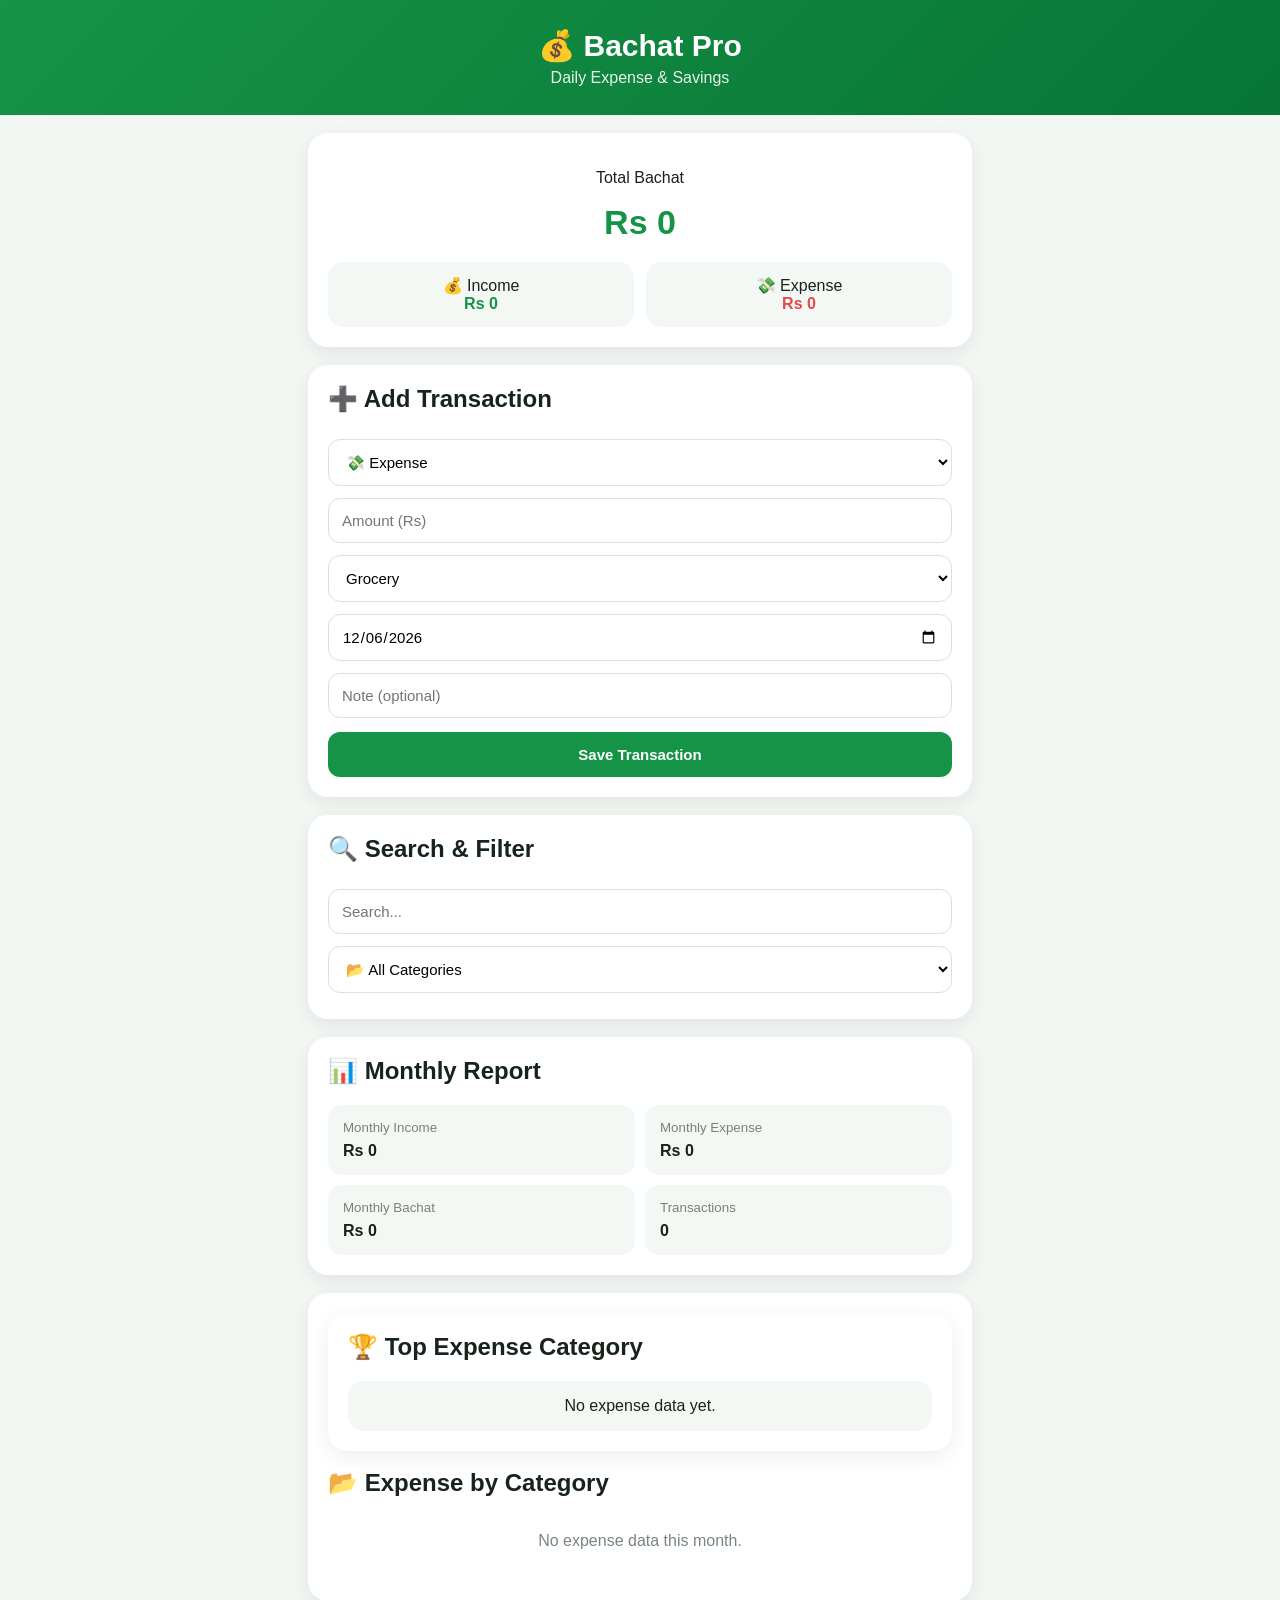
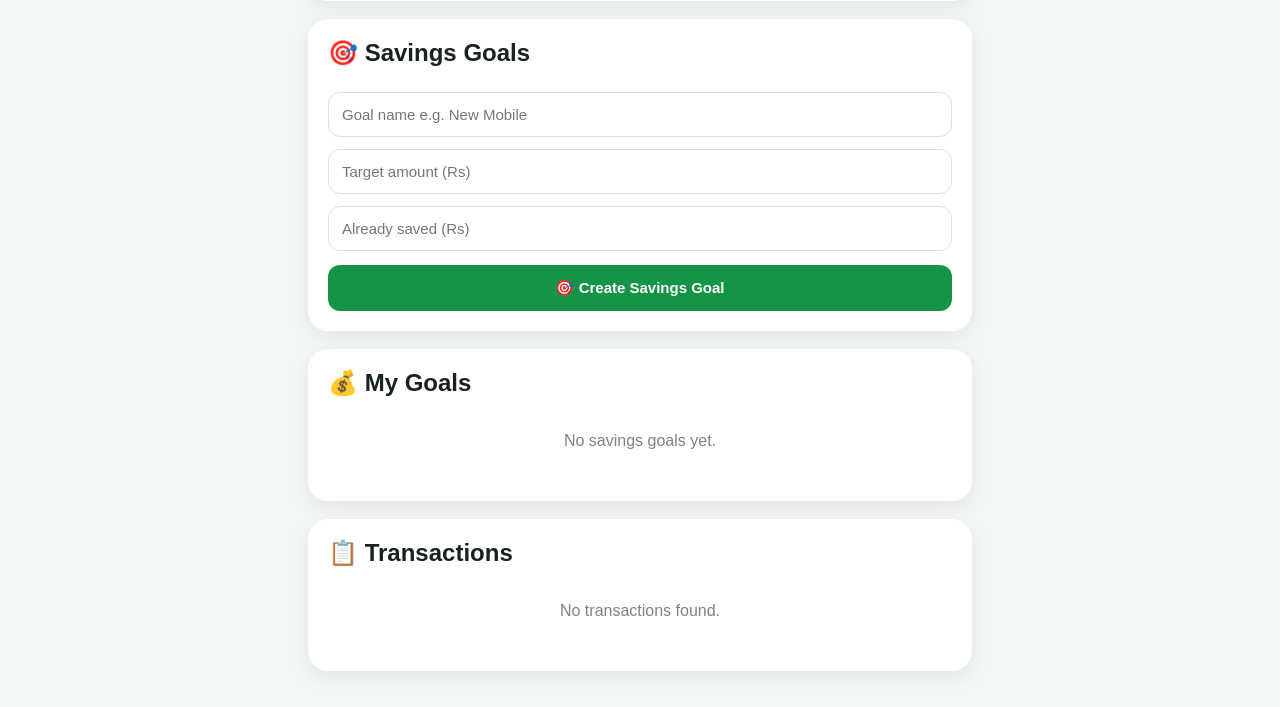
==== index.html @ 0ac2ecbe "Add top expense category section in index.html Added section for displaying top expense category." ====
<!DOCTYPE html>
<html lang="en">
<head>
<meta charset="UTF-8">
<meta name="viewport" content="width=device-width, initial-scale=1.0">
<meta name="theme-color" content="#159447">
<title>Bachat Pro</title>

<style>
*{
  box-sizing:border-box;
  font-family:Arial,sans-serif;
}

body{
  margin:0;
  background:#f3f7f4;
  color:#17231b;
}

header{
  background:linear-gradient(135deg,#159447,#087535);
  color:white;
  padding:28px 20px;
  text-align:center;
}

header h1{
  margin:0 0 6px;
  font-size:30px;
}

header p{
  margin:0;
  opacity:.9;
}

main{
  max-width:700px;
  margin:auto;
  padding:18px;
}

.card{
  background:white;
  border-radius:20px;
  padding:20px;
  margin-bottom:18px;
  box-shadow:0 6px 20px rgba(0,0,0,.07);
}

.balance{
  text-align:center;
}

.balance h2{
  font-size:34px;
  color:#159447;
  margin:10px 0 20px;
}

.summary{
  display:grid;
  grid-template-columns:1fr 1fr;
  gap:12px;
}

.summary div{
  background:#f3f8f4;
  padding:14px;
  border-radius:15px;
}

.income{
  color:#159447;
}

.expense{
  color:#e5484d;
}

h2{
  margin-top:0;
}

input,select{
  width:100%;
  padding:13px;
  margin:6px 0;
  border:1px solid #d9e3dc;
  border-radius:12px;
  font-size:15px;
  background:white;
}

button{
  width:100%;
  border:0;
  padding:14px;
  margin-top:8px;
  border-radius:12px;
  background:#159447;
  color:white;
  font-size:15px;
  font-weight:bold;
  cursor:pointer;
}

button:active{
  transform:scale(.98);
}

.secondary{
  background:#777;
}

.danger{
  background:#e5484d;
}

.blue{
  background:#2878d4;
}

.goal{
  border:1px solid #dfe9e2;
  border-radius:16px;
  padding:15px;
  margin-top:12px;
}

.goal-top{
  display:flex;
  justify-content:space-between;
  font-weight:bold;
}

.progress-bg{
  height:11px;
  background:#e5eee8;
  border-radius:20px;
  overflow:hidden;
  margin:12px 0;
}

.progress{
  height:100%;
  background:#159447;
}

.goal-buttons{
  display:flex;
  gap:8px;
}

.goal-buttons button{
  flex:1;
}

.transaction{
  display:flex;
  justify-content:space-between;
  align-items:center;
  gap:10px;
  padding:14px 0;
  border-bottom:1px solid #e8eee9;
}

.transaction:last-child{
  border-bottom:0;
}

.transaction small{
  display:block;
  color:#77827b;
  margin-top:4px;
}

.transaction-actions{
  display:flex;
  gap:5px;
}

.transaction-actions button{
  width:auto;
  padding:8px 11px;
  margin:0;
}

.report-grid{
  display:grid;
  grid-template-columns:1fr 1fr;
  gap:10px;
}

.report-box{
  background:#f3f8f4;
  padding:15px;
  border-radius:14px;
}

.report-box small{
  display:block;
  color:#77827b;
  margin-bottom:7px;
}

.category-row{
  display:flex;
  justify-content:space-between;
  padding:11px 0;
  border-bottom:1px solid #e8eee9;
}

.empty{
  text-align:center;
  color:#7b857f;
  padding:15px;
}

@media(max-width:450px){
  main{
    padding:12px;
  }
}
</style>
</head>

<body>

<header>
  <h1>💰 Bachat Pro</h1>
  <p>Daily Expense & Savings</p>
</header>

<main>

<!-- ==============================
     BALANCE
============================== -->

<section class="card balance">

  <p>Total Bachat</p>

  <h2 id="balance">Rs 0</h2>

  <div class="summary">

    <div>
      💰 Income
      <br>
      <strong class="income" id="income">Rs 0</strong>
    </div>

    <div>
      💸 Expense
      <br>
      <strong class="expense" id="expense">Rs 0</strong>
    </div>

  </div>

</section>


<!-- ==============================
     ADD TRANSACTION
============================== -->

<section class="card">

  <h2 id="formTitle">➕ Add Transaction</h2>

  <select id="type">
    <option value="expense">💸 Expense</option>
    <option value="income">💰 Income</option>
  </select>

  <input
    type="number"
    id="amount"
    placeholder="Amount (Rs)"
    min="1"
  >

  <select id="category">
    <option>Grocery</option>
    <option>Electricity</option>
    <option>Gas</option>
    <option>Petrol</option>
    <option>Mobile</option>
    <option>Education</option>
    <option>Health</option>
    <option>Shopping</option>
    <option>Home</option>
    <option>Salary</option>
    <option>Business</option>
    <option>Other</option>
  </select>

  <input type="date" id="date">

  <input
    type="text"
    id="note"
    placeholder="Note (optional)"
  >

  <button id="saveBtn" onclick="saveTransaction()">
    Save Transaction
  </button>

  <button
    id="cancelBtn"
    class="secondary"
    onclick="cancelEdit()"
    style="display:none"
  >
    Cancel Edit
  </button>

</section>


<!-- ==============================
     SEARCH
============================== -->

<section class="card">

  <h2>🔍 Search & Filter</h2>

  <input
    type="search"
    id="search"
    placeholder="Search..."
    oninput="renderAll()"
  >

  <select
    id="filter"
    onchange="renderAll()"
  >
    <option value="all">📂 All Categories</option>
    <option>Grocery</option>
    <option>Electricity</option>
    <option>Gas</option>
    <option>Petrol</option>
    <option>Mobile</option>
    <option>Education</option>
    <option>Health</option>
    <option>Shopping</option>
    <option>Home</option>
    <option>Salary</option>
    <option>Business</option>
    <option>Other</option>
  </select>

</section>


<!-- ==============================
     REPORT
============================== -->

<section class="card">

  <h2>📊 Monthly Report</h2>

  <div class="report-grid">

    <div class="report-box">
      <small>Monthly Income</small>
      <strong id="reportIncome">Rs 0</strong>
    </div>

    <div class="report-box">
      <small>Monthly Expense</small>
      <strong id="reportExpense">Rs 0</strong>
    </div>

    <div class="report-box">
      <small>Monthly Bachat</small>
      <strong id="reportSaving">Rs 0</strong>
    </div>

    <div class="report-box">
      <small>Transactions</small>
      <strong id="reportCount">0</strong>
    </div>

  </div>

</section>


<!-- ==============================
     CATEGORY REPORT
============================== -->

<section class="card">
<!-- ==============================
     TOP EXPENSE CATEGORY
============================== -->

<section class="card">

  <h2>🏆 Top Expense Category</h2>

  <div
    id="topCategory"
    style="
      background:#f3f8f4;
      padding:16px;
      border-radius:15px;
      text-align:center;
    "
  >
    No expense data yet.
  </div>

</section>
  <h2>📂 Expense by Category</h2>

  <div id="categoryReport">
    <p class="empty">No expense data yet.</p>
  </div>

</section>


<!-- ==============================
     SAVINGS GOALS
============================== -->

<section class="card">

  <h2>🎯 Savings Goals</h2>

  <input
    type="text"
    id="goalName"
    placeholder="Goal name e.g. New Mobile"
  >

  <input
    type="number"
    id="goalTarget"
    placeholder="Target amount (Rs)"
    min="1"
  >

  <input
    type="number"
    id="goalSaved"
    placeholder="Already saved (Rs)"
    min="0"
  >

  <button onclick="addGoal()">
    🎯 Create Savings Goal
  </button>

</section>


<!-- ==============================
     MY GOALS
============================== -->

<section class="card">

  <h2>💰 My Goals</h2>

  <div id="goalsList">
    <p class="empty">No savings goals yet.</p>
  </div>

</section>


<!-- ==============================
     TRANSACTIONS
============================== -->

<section class="card">

  <h2>📋 Transactions</h2>

  <div id="transactions">
    <p class="empty">No transactions yet.</p>
  </div>

</section>

</main>


<script>

// ========================================
// DATA
// ========================================

let transactions =
  JSON.parse(
    localStorage.getItem("bachatTransactions")
  ) || [];

let savingsGoals =
  JSON.parse(
    localStorage.getItem("bachatSavingsGoals")
  ) || [];

let editingId = null;


// ========================================
// SAVE DATA
// ========================================

function saveData(){

  localStorage.setItem(
    "bachatTransactions",
    JSON.stringify(transactions)
  );

}


function saveGoals(){

  localStorage.setItem(
    "bachatSavingsGoals",
    JSON.stringify(savingsGoals)
  );

}


// ========================================
// TODAY DATE
// ========================================

function setToday(){

  document.getElementById("date").value =
    new Date().toISOString().split("T")[0];

}


// ========================================
// SAVE TRANSACTION
// ========================================

function saveTransaction(){

  const type =
    document.getElementById("type").value;

  const amount =
    Number(
      document.getElementById("amount").value
    );

  const category =
    document.getElementById("category").value;

  const date =
    document.getElementById("date").value;

  const note =
    document.getElementById("note").value.trim();


  if(amount <= 0){

    alert("Please enter amount.");

    return;

  }


  if(!date){

    alert("Please select date.");

    return;

  }


  if(editingId !== null){

    const item =
      transactions.find(
        t => t.id === editingId
      );

    if(item){

      item.type = type;
      item.amount = amount;
      item.category = category;
      item.date = date;
      item.note = note;

    }

    editingId = null;

    document.getElementById(
      "formTitle"
    ).textContent =
      "➕ Add Transaction";

    document.getElementById(
      "saveBtn"
    ).textContent =
      "Save Transaction";

    document.getElementById(
      "cancelBtn"
    ).style.display =
      "none";

  }else{

    transactions.push({

      id: Date.now(),

      type: type,

      amount: amount,

      category: category,

      date: date,

      note: note

    });

  }


  saveData();

  clearForm();

  renderAll();

}


// ========================================
// CLEAR FORM
// ========================================

function clearForm(){

  document.getElementById("amount").value = "";

  document.getElementById("note").value = "";

  document.getElementById("type").value = "expense";

  document.getElementById("category").value = "Grocery";

  setToday();

}


// ========================================
// EDIT TRANSACTION
// ========================================

function editTransaction(id){

  const item =
    transactions.find(
      t => t.id === id
    );

  if(!item) return;


  editingId = id;


  document.getElementById("type").value =
    item.type;

  document.getElementById("amount").value =
    item.amount;

  document.getElementById("category").value =
    item.category;

  document.getElementById("date").value =
    item.date;

  document.getElementById("note").value =
    item.note || "";


  document.getElementById("formTitle").textContent =
    "✏️ Edit Transaction";

  document.getElementById("saveBtn").textContent =
    "Update Transaction";

  document.getElementById("cancelBtn").style.display =
    "block";


  window.scrollTo({
    top:0,
    behavior:"smooth"
  });

}


// ========================================
// CANCEL EDIT
// ========================================

function cancelEdit(){

  editingId = null;

  document.getElementById("formTitle").textContent =
    "➕ Add Transaction";

  document.getElementById("saveBtn").textContent =
    "Save Transaction";

  document.getElementById("cancelBtn").style.display =
    "none";

  clearForm();

}


// ========================================
// DELETE TRANSACTION
// ========================================

function deleteTransaction(id){

  if(!confirm("Delete this transaction?"))
    return;

  transactions =
    transactions.filter(
      t => t.id !== id
    );

  saveData();

  renderAll();

}


// ========================================
// ADD SAVINGS GOAL
// ========================================

function addGoal(){

  const name =
    document.getElementById("goalName").value.trim();

  const target =
    Number(
      document.getElementById("goalTarget").value
    );

  const saved =
    Number(
      document.getElementById("goalSaved").value
    ) || 0;


  if(!name){

    alert("Please enter goal name.");

    return;

  }


  if(target <= 0){

    alert("Please enter target amount.");

    return;

  }


  if(saved < 0 || saved > target){

    alert(
      "Saved amount cannot be greater than target."
    );

    return;

  }


  savingsGoals.push({

    id:Date.now(),

    name:name,

    target:target,

    saved:saved

  });


  saveGoals();


  document.getElementById("goalName").value = "";

  document.getElementById("goalTarget").value = "";

  document.getElementById("goalSaved").value = "";


  renderGoals();


  alert("🎯 Savings Goal Created!");

}


// ========================================
// ADD SAVING
// ========================================

function addSaving(id){

  const goal =
    savingsGoals.find(
      g => g.id === id
    );

  if(!goal) return;


  const amount =
    Number(
      prompt("How much do you want to add?")
    );


  if(amount <= 0 || isNaN(amount))
    return;


  goal.saved =
    Math.min(
      goal.saved + amount,
      goal.target
    );


  saveGoals();

  renderGoals();

}


// ========================================
// DELETE GOAL
// ========================================

function deleteGoal(id){

  if(!confirm("Delete this goal?"))
    return;


  savingsGoals =
    savingsGoals.filter(
      g => g.id !== id
    );


  saveGoals();

  renderGoals();

}


// ========================================
// RENDER GOALS
// ========================================

function renderGoals(){

  const box =
    document.getElementById("goalsList");


  if(savingsGoals.length === 0){

    box.innerHTML =
      '<p class="empty">No savings goals yet.</p>';

    return;

  }


  box.innerHTML = "";


  savingsGoals.forEach(goal => {

    const percent =
      Math.min(
        100,
        Math.round(
          goal.saved / goal.target * 100
        )
      );


    const remaining =
      Math.max(
        0,
        goal.target - goal.saved
      );


    const div =
      document.createElement("div");


    div.className = "goal";


    div.innerHTML = `

      <div class="goal-top">

        <span>🎯 ${escapeHTML(goal.name)}</span>

        <span>${percent}%</span>

      </div>


      <div class="progress-bg">

        <div
          class="progress"
          style="width:${percent}%"
        ></div>

      </div>


      <div>

        Saved:
        Rs ${goal.saved.toLocaleString()}

        /
        Rs ${goal.target.toLocaleString()}

      </div>


      <p>

        Remaining:
        <strong>
          Rs ${remaining.toLocaleString()}
        </strong>

      </p>


      ${
        remaining === 0
        ?
        "<strong class='income'>🎉 Goal Completed!</strong>"
        :
        ""
      }


      <div class="goal-buttons">

        <button
          onclick="addSaving(${goal.id})"
        >
          ➕ Add Saving
        </button>


        <button
          class="danger"
          onclick="deleteGoal(${goal.id})"
        >
          🗑️ Delete
        </button>

      </div>

    `;


    box.appendChild(div);

  });

}


// ========================================
// RENDER TRANSACTIONS + BALANCE
// ========================================

function renderAll(){

  let income = 0;

  let expense = 0;


  transactions.forEach(t => {

    if(t.type === "income"){

      income += t.amount;

    }else{

      expense += t.amount;

    }

  });


  const balance =
    income - expense;


  document.getElementById("income").textContent =
    "Rs " + income.toLocaleString();

  document.getElementById("expense").textContent =
    "Rs " + expense.toLocaleString();

  document.getElementById("balance").textContent =
    "Rs " + balance.toLocaleString();


  // SEARCH

  const search =
    document.getElementById("search")
      .value
      .toLowerCase()
      .trim();


  const filter =
    document.getElementById("filter").value;


  const filtered =
    transactions.filter(t => {

      const text =
        (
          t.category +
          " " +
          (t.note || "") +
          " " +
          t.type
        ).toLowerCase();


      const searchOK =
        text.includes(search);


      const filterOK =
        filter === "all" ||
        t.category === filter;


      return searchOK && filterOK;

    });


  const box =
    document.getElementById("transactions");


  if(filtered.length === 0){

    box.innerHTML =
      '<p class="empty">No transactions found.</p>';

  }else{

    box.innerHTML = "";


    filtered
      .slice()
      .sort(
        (a,b) => b.id - a.id
      )
      .forEach(t => {

        const div =
          document.createElement("div");

        div.className =
          "transaction";


        const sign =
          t.type === "income"
          ? "+"
          : "-";


        div.innerHTML = `

          <div>

            <strong>
              ${escapeHTML(t.category)}
            </strong>

            <small>
              ${escapeHTML(t.date)}
              ${t.note
                ? " • " + escapeHTML(t.note)
                : ""}
            </small>

          </div>


          <div>

            <strong class="${
              t.type === "income"
              ? "income"
              : "expense"
            }">

              ${sign}
              Rs ${t.amount.toLocaleString()}

            </strong>


            <div class="transaction-actions">

              <button
                class="blue"
                onclick="editTransaction(${t.id})"
              >
                ✏️
              </button>


              <button
                class="danger"
                onclick="deleteTransaction(${t.id})"
              >
                🗑️
              </button>

            </div>

          </div>

        `;


        box.appendChild(div);

      });

  }


  renderReport();

}


// ========================================
// REPORT
// ========================================

function renderReport(){

  const now =
    new Date();


  const month =
    now.getMonth();

  const year =
    now.getFullYear();


  let income = 0;

  let expense = 0;

  let count = 0;

  const categories = {};


  transactions.forEach(t => {

    const d =
      new Date(
        t.date + "T00:00:00"
      );


    if(
      d.getMonth() === month &&
      d.getFullYear() === year
    ){

      count++;


      if(t.type === "income"){

        income += t.amount;

      }else{

        expense += t.amount;


        if(!categories[t.category])
          categories[t.category] = 0;


        categories[t.category] +=
          t.amount;

      }

    }

  });


  document.getElementById("reportIncome").textContent =
    "Rs " + income.toLocaleString();


  document.getElementById("reportExpense").textContent =
    "Rs " + expense.toLocaleString();


  document.getElementById("reportSaving").textContent =
    "Rs " + (income-expense).toLocaleString();


  document.getElementById("reportCount").textContent =
    count;


  const report =
    document.getElementById("categoryReport");


  const list =
    Object.entries(categories)
      .sort(
        (a,b) => b[1] - a[1]
      );


  if(list.length === 0){

    report.innerHTML =
      '<p class="empty">No expense data this month.</p>';

    return;

  }


  report.innerHTML = "";


  list.forEach(([name,amount]) => {

    const row =
      document.createElement("div");


    row.className =
      "category-row";


    row.innerHTML = `

      <span>
        ${escapeHTML(name)}
      </span>

      <strong class="expense">
        Rs ${amount.toLocaleString()}
      </strong>

    `;


    report.appendChild(row);

  });

}


// ========================================
// SECURITY
// ========================================

function escapeHTML(text){

  const div =
    document.createElement("div");

  div.textContent =
    text;

  return div.innerHTML;

}


// ========================================
// START APP
// ========================================

setToday();

renderAll();

renderGoals();

</script>

</body>
</html>
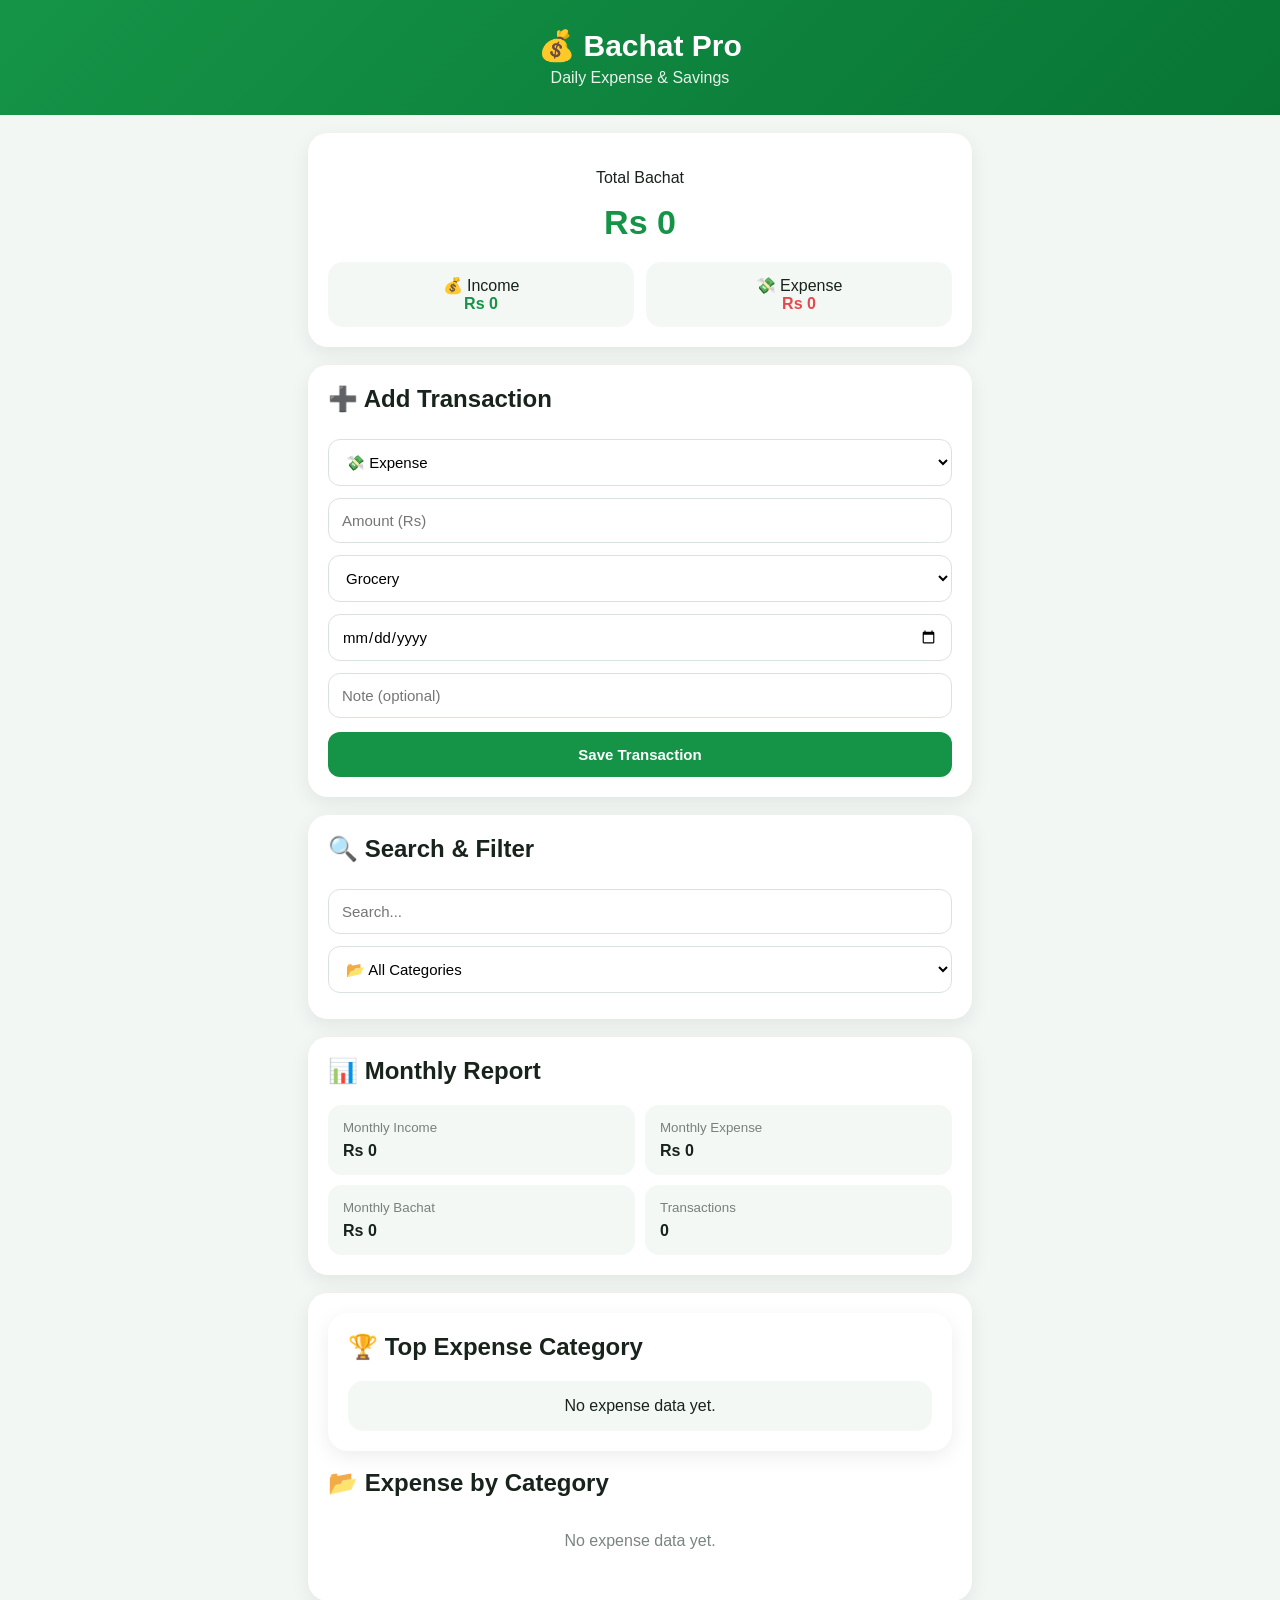
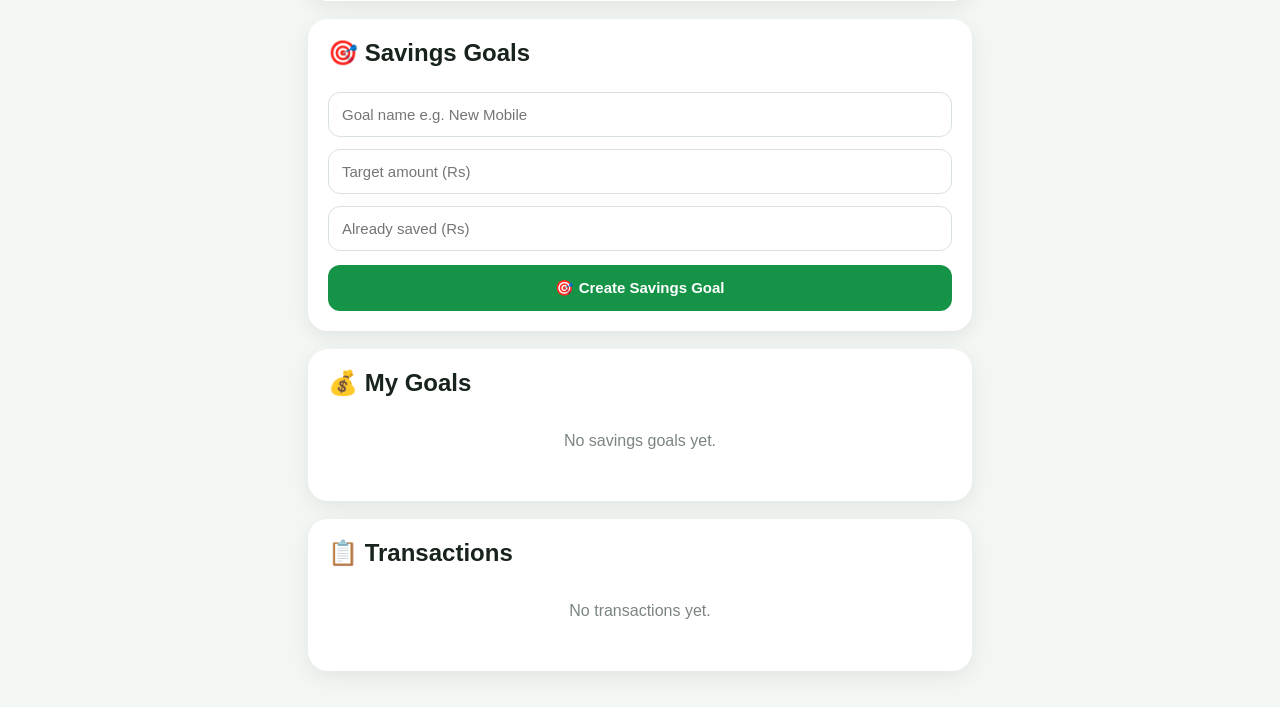
==== commit 84524326: "Refactor renderReport function to renderTopCategory" ====
--- a/index.html
+++ b/index.html
@@ -1225,8 +1225,72 @@
 // REPORT
 // ========================================
 
-function renderReport(){
-
+function renderTopCategory(){
+
+  const now = new Date();
+
+  const month = now.getMonth();
+  const year = now.getFullYear();
+
+  const categories = {};
+
+  transactions.forEach(function(t){
+
+    const d = new Date(
+      t.date + "T00:00:00"
+    );
+
+    if(
+      t.type === "expense" &&
+      d.getMonth() === month &&
+      d.getFullYear() === year
+    ){
+
+      if(!categories[t.category]){
+        categories[t.category] = 0;
+      }
+
+      categories[t.category] += t.amount;
+
+    }
+
+  });
+
+
+  const list =
+    Object.entries(categories)
+      .sort(function(a,b){
+        return b[1] - a[1];
+      });
+
+
+  const box =
+    document.getElementById("topCategory");
+
+
+  if(list.length === 0){
+
+    box.textContent =
+      "No expense data yet.";
+
+    return;
+
+  }
+
+
+  const topName = list[0][0];
+  const topAmount = list[0][1];
+
+
+  box.innerHTML =
+    "🏆 <strong>" +
+    escapeHTML(topName) +
+    "</strong>" +
+    "<br><br>" +
+    "Rs " +
+    topAmount.toLocaleString();
+
+  }
   const now =
     new Date();
 
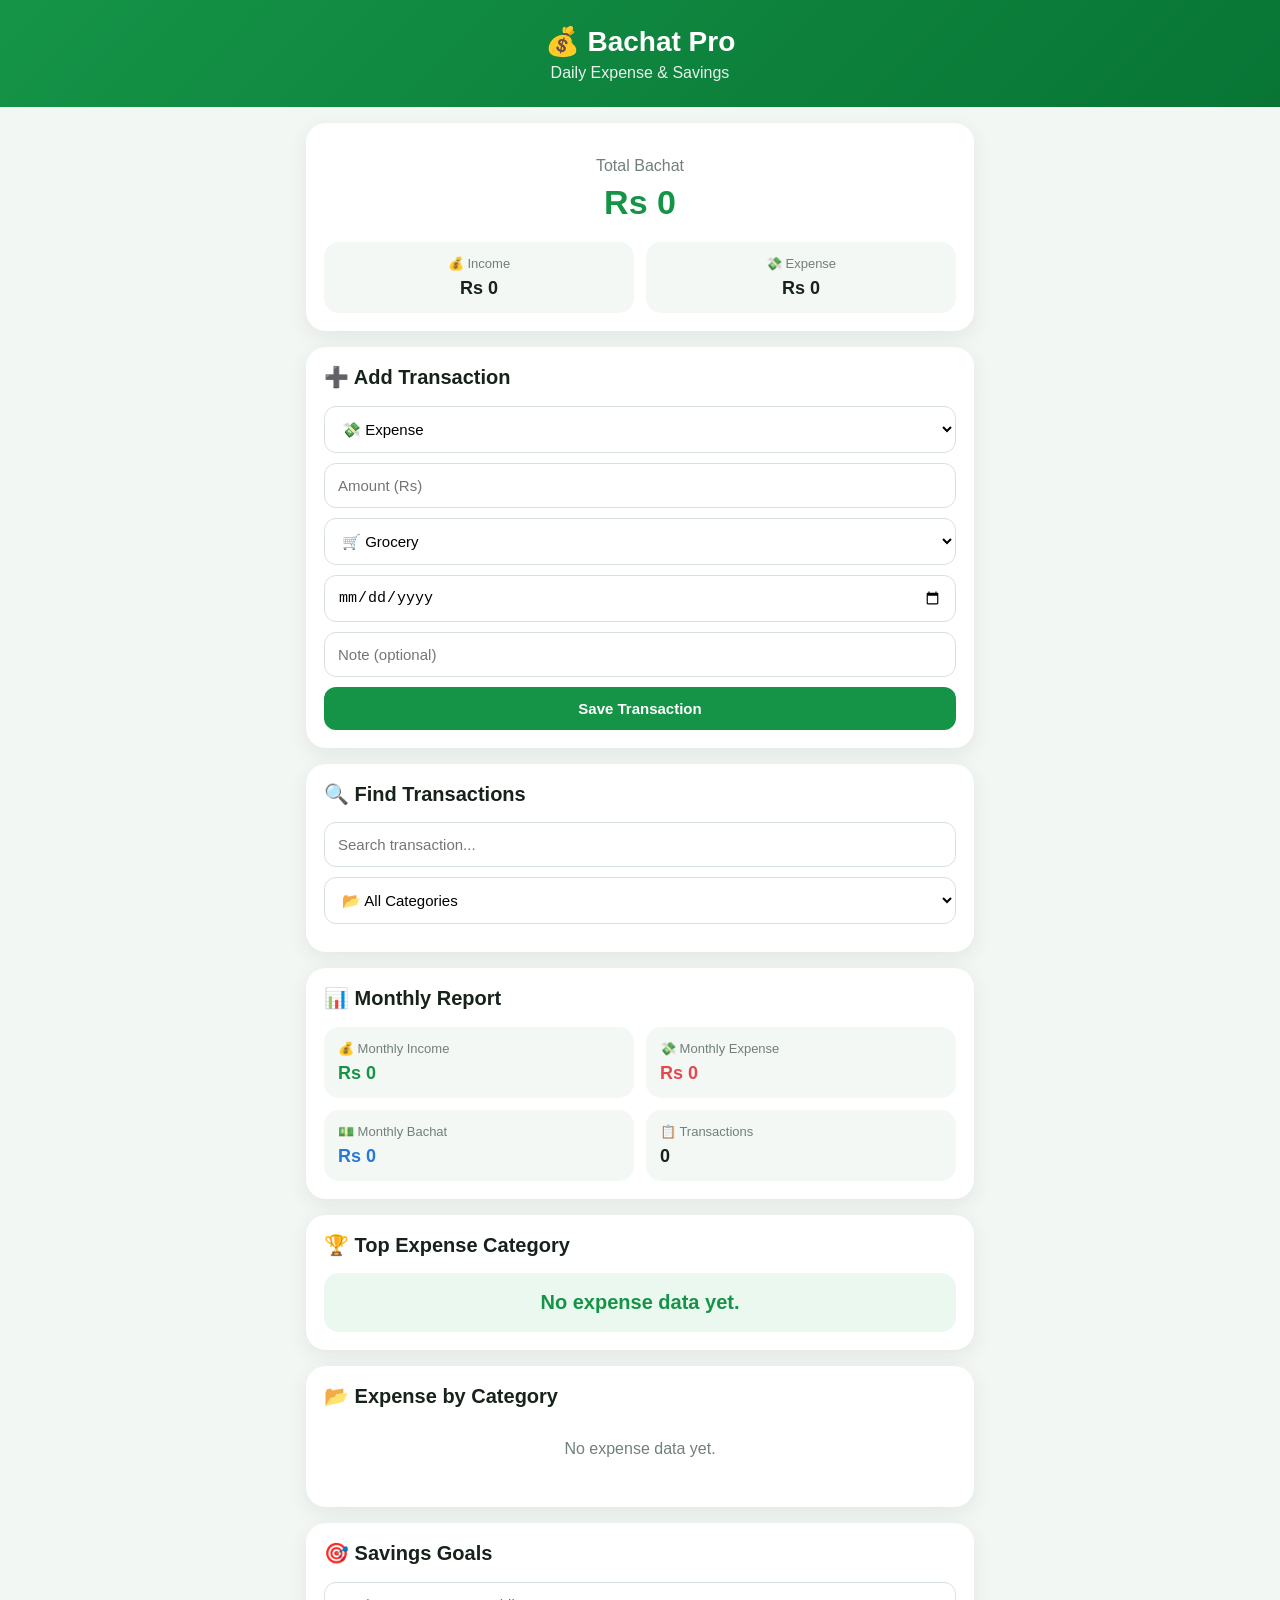
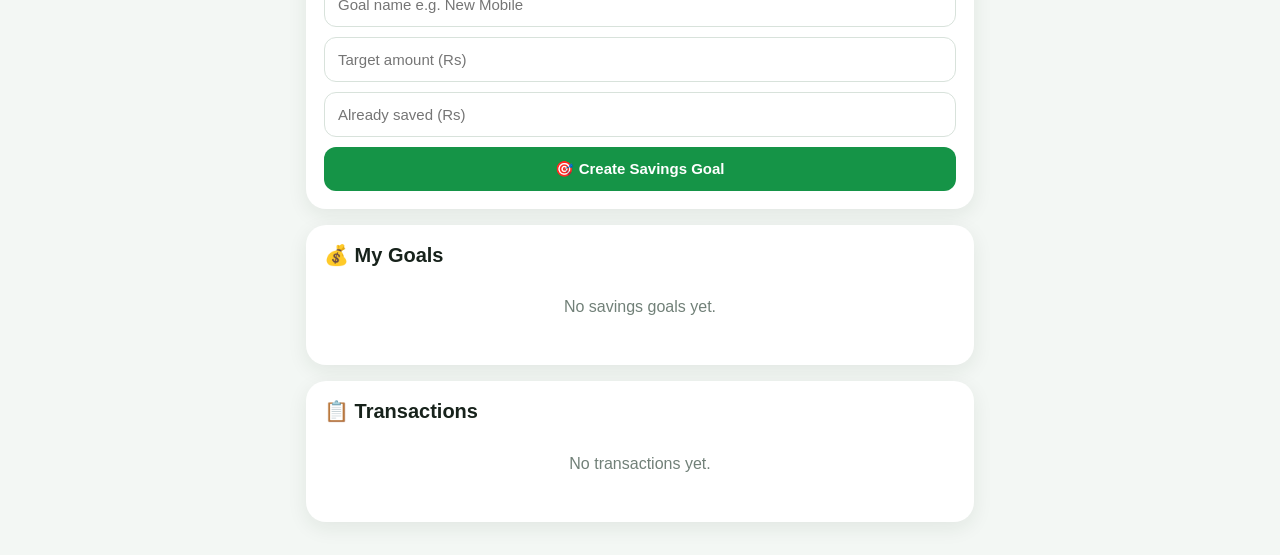
==== commit 210e4cca: "Refactor index.html for improved layout and functionality Updated styles and HTML structure for bett" ====
--- a/index.html
+++ b/index.html
@@ -9,25 +9,25 @@
 <style>
 *{
   box-sizing:border-box;
-  font-family:Arial,sans-serif;
 }
 
 body{
   margin:0;
+  font-family:Arial,sans-serif;
   background:#f3f7f4;
-  color:#17231b;
+  color:#17221b;
 }
 
 header{
   background:linear-gradient(135deg,#159447,#087535);
   color:white;
-  padding:28px 20px;
+  padding:25px 18px;
   text-align:center;
 }
 
 header h1{
   margin:0 0 6px;
-  font-size:30px;
+  font-size:28px;
 }
 
 header p{
@@ -38,25 +38,35 @@
 main{
   max-width:700px;
   margin:auto;
-  padding:18px;
-}
-
-.card{
+  padding:16px;
+}
+
+section{
   background:white;
   border-radius:20px;
-  padding:20px;
-  margin-bottom:18px;
-  box-shadow:0 6px 20px rgba(0,0,0,.07);
-}
-
-.balance{
+  padding:18px;
+  margin-bottom:16px;
+  box-shadow:0 6px 20px rgba(20,50,30,.08);
+}
+
+h2{
+  margin-top:0;
+  font-size:20px;
+}
+
+.balance-card{
   text-align:center;
 }
 
-.balance h2{
+.balance-card p{
+  color:#718078;
+  margin-bottom:5px;
+}
+
+#balance{
   font-size:34px;
+  margin:8px 0 20px;
   color:#159447;
-  margin:10px 0 20px;
 }
 
 .summary{
@@ -66,28 +76,29 @@
 }
 
 .summary div{
-  background:#f3f8f4;
+  background:#f4f8f5;
   padding:14px;
   border-radius:15px;
 }
 
-.income{
-  color:#159447;
-}
-
-.expense{
-  color:#e5484d;
-}
-
-h2{
-  margin-top:0;
-}
-
-input,select{
+.summary span{
+  display:block;
+  color:#718078;
+  font-size:13px;
+  margin-bottom:7px;
+}
+
+.summary strong{
+  font-size:18px;
+}
+
+.form-card input,
+.form-card select,
+.goal-card input{
   width:100%;
   padding:13px;
-  margin:6px 0;
-  border:1px solid #d9e3dc;
+  margin-bottom:10px;
+  border:1px solid #d8e2db;
   border-radius:12px;
   font-size:15px;
   background:white;
@@ -95,9 +106,8 @@
 
 button{
   width:100%;
-  border:0;
-  padding:14px;
-  margin-top:8px;
+  border:none;
+  padding:13px;
   border-radius:12px;
   background:#159447;
   color:white;
@@ -114,47 +124,137 @@
   background:#777;
 }
 
-.danger{
-  background:#e5484d;
-}
-
-.blue{
-  background:#2878d4;
-}
-
-.goal{
-  border:1px solid #dfe9e2;
-  border-radius:16px;
-  padding:15px;
-  margin-top:12px;
-}
-
-.goal-top{
+.report-grid{
+  display:grid;
+  grid-template-columns:1fr 1fr;
+  gap:12px;
+}
+
+.report-box{
+  background:#f4f8f5;
+  border-radius:15px;
+  padding:14px;
+}
+
+.report-box span{
+  display:block;
+  color:#718078;
+  font-size:13px;
+  margin-bottom:7px;
+}
+
+.report-box strong{
+  font-size:18px;
+}
+
+#monthIncome{
+  color:#159447;
+}
+
+#monthExpense{
+  color:#e5484d;
+}
+
+#monthSaving{
+  color:#2878d4;
+}
+
+.top-category{
+  background:#eaf8ef;
+  padding:18px;
+  border-radius:15px;
+  text-align:center;
+}
+
+#topCategory{
+  color:#159447;
+  font-size:20px;
+  font-weight:bold;
+}
+
+.category-row{
   display:flex;
   justify-content:space-between;
+  padding:12px 0;
+  border-bottom:1px solid #e3ebe6;
+}
+
+.category-row:last-child{
+  border-bottom:none;
+}
+
+.category-name{
   font-weight:bold;
+}
+
+.category-amount{
+  color:#e5484d;
+  font-weight:bold;
+}
+
+.goal-item{
+  border:1px solid #dfe8e2;
+  background:#fbfdfb;
+  border-radius:17px;
+  padding:15px;
+  margin-bottom:13px;
+}
+
+.goal-header{
+  display:flex;
+  justify-content:space-between;
+  margin-bottom:8px;
+}
+
+.goal-name{
+  font-weight:bold;
+  font-size:17px;
+}
+
+.goal-percent{
+  color:#159447;
+  font-weight:bold;
+}
+
+.goal-money{
+  display:flex;
+  justify-content:space-between;
+  color:#718078;
+  font-size:13px;
+  margin-bottom:9px;
 }
 
 .progress-bg{
   height:11px;
-  background:#e5eee8;
+  background:#e4eee7;
   border-radius:20px;
   overflow:hidden;
-  margin:12px 0;
-}
-
-.progress{
+  margin-bottom:12px;
+}
+
+.progress-bar{
   height:100%;
-  background:#159447;
-}
-
-.goal-buttons{
+  background:linear-gradient(90deg,#159447,#087535);
+  border-radius:20px;
+}
+
+.goal-actions{
   display:flex;
   gap:8px;
 }
 
-.goal-buttons button{
+.goal-actions button{
   flex:1;
+}
+
+.add-saving-btn{
+  background:#eaf8ef;
+  color:#159447;
+}
+
+.delete-goal-btn{
+  background:#fff0f0;
+  color:#e5484d;
 }
 
 .transaction{
@@ -162,18 +262,26 @@
   justify-content:space-between;
   align-items:center;
   gap:10px;
-  padding:14px 0;
-  border-bottom:1px solid #e8eee9;
+  padding:13px 0;
+  border-bottom:1px solid #e3ebe6;
 }
 
 .transaction:last-child{
-  border-bottom:0;
+  border-bottom:none;
 }
 
 .transaction small{
   display:block;
-  color:#77827b;
-  margin-top:4px;
+  color:#718078;
+  margin-top:5px;
+}
+
+.transaction.income strong{
+  color:#159447;
+}
+
+.transaction.expense strong{
+  color:#e5484d;
 }
 
 .transaction-actions{
@@ -181,46 +289,43 @@
   gap:5px;
 }
 
-.transaction-actions button{
+.small-btn{
   width:auto;
   padding:8px 11px;
-  margin:0;
-}
-
-.report-grid{
-  display:grid;
-  grid-template-columns:1fr 1fr;
-  gap:10px;
-}
-
-.report-box{
-  background:#f3f8f4;
-  padding:15px;
-  border-radius:14px;
-}
-
-.report-box small{
-  display:block;
-  color:#77827b;
-  margin-bottom:7px;
-}
-
-.category-row{
-  display:flex;
-  justify-content:space-between;
-  padding:11px 0;
-  border-bottom:1px solid #e8eee9;
+  font-size:13px;
+}
+
+.edit-btn{
+  background:#eaf4ff;
+  color:#2878d4;
+}
+
+.delete-btn{
+  background:#fff0f0;
+  color:#e5484d;
 }
 
 .empty{
   text-align:center;
-  color:#7b857f;
+  color:#718078;
   padding:15px;
 }
 
-@media(max-width:450px){
+@media(max-width:480px){
   main{
-    padding:12px;
+    padding:10px;
+  }
+
+  section{
+    padding:15px;
+  }
+
+  .report-grid{
+    grid-template-columns:1fr 1fr;
+  }
+
+  .transaction{
+    align-items:flex-start;
   }
 }
 </style>
@@ -235,11 +340,8 @@
 
 <main>
 
-<!-- ==============================
-     BALANCE
-============================== -->
-
-<section class="card balance">
+<!-- BALANCE -->
+<section class="balance-card">
 
   <p>Total Bachat</p>
 
@@ -248,33 +350,35 @@
   <div class="summary">
 
     <div>
+      <span>💰 Income</span>
+      <strong id="income">Rs 0</strong>
+    </div>
+
+    <div>
+      <span>💸 Expense</span>
+      <strong id="expense">Rs 0</strong>
+    </div>
+
+  </div>
+
+</section>
+
+
+<!-- ADD TRANSACTION -->
+<section class="form-card">
+
+  <h2 id="formTitle">➕ Add Transaction</h2>
+
+  <select id="type">
+
+    <option value="expense">
+      💸 Expense
+    </option>
+
+    <option value="income">
       💰 Income
-      <br>
-      <strong class="income" id="income">Rs 0</strong>
-    </div>
-
-    <div>
-      💸 Expense
-      <br>
-      <strong class="expense" id="expense">Rs 0</strong>
-    </div>
-
-  </div>
-
-</section>
-
-
-<!-- ==============================
-     ADD TRANSACTION
-============================== -->
-
-<section class="card">
-
-  <h2 id="formTitle">➕ Add Transaction</h2>
-
-  <select id="type">
-    <option value="expense">💸 Expense</option>
-    <option value="income">💰 Income</option>
+    </option>
+
   </select>
 
   <input
@@ -285,37 +389,46 @@
   >
 
   <select id="category">
-    <option>Grocery</option>
-    <option>Electricity</option>
-    <option>Gas</option>
-    <option>Petrol</option>
-    <option>Mobile</option>
-    <option>Education</option>
-    <option>Health</option>
-    <option>Shopping</option>
-    <option>Home</option>
-    <option>Salary</option>
-    <option>Business</option>
-    <option>Other</option>
+
+    <option value="Grocery">🛒 Grocery</option>
+    <option value="Electricity">💡 Electricity</option>
+    <option value="Gas">🔥 Gas</option>
+    <option value="Petrol">⛽ Petrol</option>
+    <option value="Mobile">📱 Mobile / Internet</option>
+    <option value="Education">🎓 Education</option>
+    <option value="Health">🏥 Health</option>
+    <option value="Shopping">🛍️ Shopping</option>
+    <option value="Home">🏠 Home</option>
+    <option value="Salary">💼 Salary</option>
+    <option value="Business">💼 Business</option>
+    <option value="Other">📦 Other</option>
+
   </select>
 
-  <input type="date" id="date">
+  <input
+    type="date"
+    id="date"
+  >
 
   <input
     type="text"
     id="note"
     placeholder="Note (optional)"
+    maxlength="100"
   >
 
-  <button id="saveBtn" onclick="saveTransaction()">
+  <button
+    id="saveButton"
+    onclick="saveTransaction()"
+  >
     Save Transaction
   </button>
 
   <button
-    id="cancelBtn"
+    id="cancelButton"
     class="secondary"
     onclick="cancelEdit()"
-    style="display:none"
+    style="display:none;margin-top:10px;"
   >
     Cancel Edit
   </button>
@@ -323,71 +436,67 @@
 </section>
 
 
-<!-- ==============================
-     SEARCH
-============================== -->
-
-<section class="card">
-
-  <h2>🔍 Search & Filter</h2>
+<!-- SEARCH -->
+<section class="form-card">
+
+  <h2>🔍 Find Transactions</h2>
 
   <input
     type="search"
     id="search"
-    placeholder="Search..."
-    oninput="renderAll()"
+    placeholder="Search transaction..."
+    oninput="updateScreen()"
   >
 
   <select
-    id="filter"
-    onchange="renderAll()"
+    id="filterCategory"
+    onchange="updateScreen()"
   >
+
     <option value="all">📂 All Categories</option>
-    <option>Grocery</option>
-    <option>Electricity</option>
-    <option>Gas</option>
-    <option>Petrol</option>
-    <option>Mobile</option>
-    <option>Education</option>
-    <option>Health</option>
-    <option>Shopping</option>
-    <option>Home</option>
-    <option>Salary</option>
-    <option>Business</option>
-    <option>Other</option>
+    <option value="Grocery">🛒 Grocery</option>
+    <option value="Electricity">💡 Electricity</option>
+    <option value="Gas">🔥 Gas</option>
+    <option value="Petrol">⛽ Petrol</option>
+    <option value="Mobile">📱 Mobile / Internet</option>
+    <option value="Education">🎓 Education</option>
+    <option value="Health">🏥 Health</option>
+    <option value="Shopping">🛍️ Shopping</option>
+    <option value="Home">🏠 Home</option>
+    <option value="Salary">💼 Salary</option>
+    <option value="Business">💼 Business</option>
+    <option value="Other">📦 Other</option>
+
   </select>
 
 </section>
 
 
-<!-- ==============================
-     REPORT
-============================== -->
-
-<section class="card">
+<!-- MONTHLY REPORT -->
+<section>
 
   <h2>📊 Monthly Report</h2>
 
   <div class="report-grid">
 
     <div class="report-box">
-      <small>Monthly Income</small>
-      <strong id="reportIncome">Rs 0</strong>
+      <span>💰 Monthly Income</span>
+      <strong id="monthIncome">Rs 0</strong>
     </div>
 
     <div class="report-box">
-      <small>Monthly Expense</small>
-      <strong id="reportExpense">Rs 0</strong>
+      <span>💸 Monthly Expense</span>
+      <strong id="monthExpense">Rs 0</strong>
     </div>
 
     <div class="report-box">
-      <small>Monthly Bachat</small>
-      <strong id="reportSaving">Rs 0</strong>
+      <span>💵 Monthly Bachat</span>
+      <strong id="monthSaving">Rs 0</strong>
     </div>
 
     <div class="report-box">
-      <small>Transactions</small>
-      <strong id="reportCount">0</strong>
+      <span>📋 Transactions</span>
+      <strong id="monthTransactions">0</strong>
     </div>
 
   </div>
@@ -395,46 +504,40 @@
 </section>
 
 
-<!-- ==============================
-     CATEGORY REPORT
-============================== -->
-
-<section class="card">
-<!-- ==============================
-     TOP EXPENSE CATEGORY
-============================== -->
-
-<section class="card">
+<!-- TOP EXPENSE -->
+<section>
 
   <h2>🏆 Top Expense Category</h2>
 
-  <div
-    id="topCategory"
-    style="
-      background:#f3f8f4;
-      padding:16px;
-      border-radius:15px;
-      text-align:center;
-    "
-  >
-    No expense data yet.
+  <div class="top-category">
+
+    <div id="topCategory">
+      No expense data yet.
+    </div>
+
   </div>
 
 </section>
+
+
+<!-- CATEGORY REPORT -->
+<section>
+
   <h2>📂 Expense by Category</h2>
 
   <div id="categoryReport">
-    <p class="empty">No expense data yet.</p>
+
+    <p class="empty">
+      No expense data yet.
+    </p>
+
   </div>
 
 </section>
 
 
-<!-- ==============================
-     SAVINGS GOALS
-============================== -->
-
-<section class="card">
+<!-- SAVINGS GOAL -->
+<section class="goal-card">
 
   <h2>🎯 Savings Goals</h2>
 
@@ -442,6 +545,7 @@
     type="text"
     id="goalName"
     placeholder="Goal name e.g. New Mobile"
+    maxlength="50"
   >
 
   <input
@@ -465,31 +569,33 @@
 </section>
 
 
-<!-- ==============================
-     MY GOALS
-============================== -->
-
-<section class="card">
+<!-- MY GOALS -->
+<section>
 
   <h2>💰 My Goals</h2>
 
   <div id="goalsList">
-    <p class="empty">No savings goals yet.</p>
+
+    <p class="empty">
+      No savings goals yet.
+    </p>
+
   </div>
 
 </section>
 
 
-<!-- ==============================
-     TRANSACTIONS
-============================== -->
-
-<section class="card">
+<!-- TRANSACTIONS -->
+<section>
 
   <h2>📋 Transactions</h2>
 
   <div id="transactions">
-    <p class="empty">No transactions yet.</p>
+
+    <p class="empty">
+      No transactions yet.
+    </p>
+
   </div>
 
 </section>
@@ -499,9 +605,9 @@
 
 <script>
 
-// ========================================
-// DATA
-// ========================================
+/* =========================================
+   DATA
+========================================= */
 
 let transactions =
   JSON.parse(
@@ -516,9 +622,24 @@
 let editingId = null;
 
 
-// ========================================
-// SAVE DATA
-// ========================================
+/* =========================================
+   DATE
+========================================= */
+
+function setToday(){
+
+  const today =
+    new Date().toISOString().split("T")[0];
+
+  document.getElementById("date").value =
+    today;
+
+}
+
+
+/* =========================================
+   SAVE DATA
+========================================= */
 
 function saveData(){
 
@@ -529,7 +650,6 @@
 
 }
 
-
 function saveGoals(){
 
   localStorage.setItem(
@@ -540,21 +660,50 @@
 }
 
 
-// ========================================
-// TODAY DATE
-// ========================================
-
-function setToday(){
-
-  document.getElementById("date").value =
-    new Date().toISOString().split("T")[0];
-
-}
-
-
-// ========================================
-// SAVE TRANSACTION
-// ========================================
+/* =========================================
+   ESCAPE HTML
+========================================= */
+
+function escapeHTML(value){
+
+  return String(value ?? "")
+    .replace(/&/g,"&amp;")
+    .replace(/</g,"&lt;")
+    .replace(/>/g,"&gt;")
+    .replace(/"/g,"&quot;")
+    .replace(/'/g,"&#039;");
+
+}
+
+
+/* =========================================
+   FORMAT DATE
+========================================= */
+
+function formatDate(dateString){
+
+  if(!dateString){
+    return "";
+  }
+
+  const date =
+    new Date(dateString + "T00:00:00");
+
+  return date.toLocaleDateString(
+    "en-GB",
+    {
+      day:"2-digit",
+      month:"short",
+      year:"numeric"
+    }
+  );
+
+}
+
+
+/* =========================================
+   SAVE TRANSACTION
+========================================= */
 
 function saveTransaction(){
 
@@ -576,9 +725,9 @@
     document.getElementById("note").value.trim();
 
 
-  if(amount <= 0){
-
-    alert("Please enter amount.");
+  if(!amount || amount <= 0){
+
+    alert("Please enter a valid amount.");
 
     return;
 
@@ -587,7 +736,7 @@
 
   if(!date){
 
-    alert("Please select date.");
+    alert("Please select a date.");
 
     return;
 
@@ -596,38 +745,40 @@
 
   if(editingId !== null){
 
-    const item =
+    const transaction =
       transactions.find(
-        t => t.id === editingId
+        function(item){
+          return item.id === editingId;
+        }
       );
 
-    if(item){
-
-      item.type = type;
-      item.amount = amount;
-      item.category = category;
-      item.date = date;
-      item.note = note;
+
+    if(transaction){
+
+      transaction.type = type;
+      transaction.amount = amount;
+      transaction.category = category;
+      transaction.date = date;
+      transaction.note = note;
 
     }
 
+
     editingId = null;
 
-    document.getElementById(
-      "formTitle"
-    ).textContent =
+    document.getElementById("formTitle")
+      .textContent =
       "➕ Add Transaction";
 
-    document.getElementById(
-      "saveBtn"
-    ).textContent =
+    document.getElementById("saveButton")
+      .textContent =
       "Save Transaction";
 
-    document.getElementById(
-      "cancelBtn"
-    ).style.display =
+    document.getElementById("cancelButton")
+      .style.display =
       "none";
 
+
   }else{
 
     transactions.push({
@@ -653,70 +804,61 @@
 
   clearForm();
 
-  renderAll();
-
-}
-
-
-// ========================================
-// CLEAR FORM
-// ========================================
-
-function clearForm(){
-
-  document.getElementById("amount").value = "";
-
-  document.getElementById("note").value = "";
-
-  document.getElementById("type").value = "expense";
-
-  document.getElementById("category").value = "Grocery";
-
-  setToday();
-
-}
-
-
-// ========================================
-// EDIT TRANSACTION
-// ========================================
+  updateAll();
+
+}
+
+
+/* =========================================
+   EDIT TRANSACTION
+========================================= */
 
 function editTransaction(id){
 
-  const item =
+  const transaction =
     transactions.find(
-      t => t.id === id
+      function(item){
+        return item.id === id;
+      }
     );
 
-  if(!item) return;
+
+  if(!transaction){
+    return;
+  }
 
 
   editingId = id;
 
 
   document.getElementById("type").value =
-    item.type;
+    transaction.type;
 
   document.getElementById("amount").value =
-    item.amount;
+    transaction.amount;
 
   document.getElementById("category").value =
-    item.category;
+    transaction.category;
 
   document.getElementById("date").value =
-    item.date;
+    transaction.date;
 
   document.getElementById("note").value =
-    item.note || "";
-
-
-  document.getElementById("formTitle").textContent =
+    transaction.note || "";
+
+
+  document.getElementById("formTitle")
+    .textContent =
     "✏️ Edit Transaction";
 
-  document.getElementById("saveBtn").textContent =
+
+  document.getElementById("saveButton")
+    .textContent =
     "Update Transaction";
 
-  document.getElementById("cancelBtn").style.display =
+
+  document.getElementById("cancelButton")
+    .style.display =
     "block";
 
 
@@ -728,21 +870,24 @@
 }
 
 
-// ========================================
-// CANCEL EDIT
-// ========================================
+/* =========================================
+   CANCEL EDIT
+========================================= */
 
 function cancelEdit(){
 
   editingId = null;
 
-  document.getElementById("formTitle").textContent =
+  document.getElementById("formTitle")
+    .textContent =
     "➕ Add Transaction";
 
-  document.getElementById("saveBtn").textContent =
+  document.getElementById("saveButton")
+    .textContent =
     "Save Transaction";
 
-  document.getElementById("cancelBtn").style.display =
+  document.getElementById("cancelButton")
+    .style.display =
     "none";
 
   clearForm();
@@ -750,704 +895,432 @@
 }
 
 
-// ========================================
-// DELETE TRANSACTION
-// ========================================
+/* =========================================
+   CLEAR FORM
+========================================= */
+
+function clearForm(){
+
+  document.getElementById("amount").value =
+    "";
+
+  document.getElementById("note").value =
+    "";
+
+  document.getElementById("type").value =
+    "expense";
+
+  document.getElementById("category").value =
+    "Grocery";
+
+  setToday();
+
+}
+
+
+/* =========================================
+   DELETE TRANSACTION
+========================================= */
 
 function deleteTransaction(id){
 
-  if(!confirm("Delete this transaction?"))
+  if(
+    !confirm("Delete this transaction?")
+  ){
     return;
+  }
+
 
   transactions =
     transactions.filter(
-      t => t.id !== id
+      function(item){
+        return item.id !== id;
+      }
     );
 
+
   saveData();
 
-  renderAll();
-
-}
-
-
-// ========================================
-// ADD SAVINGS GOAL
-// ========================================
-
-function addGoal(){
-
-  const name =
-    document.getElementById("goalName").value.trim();
-
-  const target =
-    Number(
-      document.getElementById("goalTarget").value
-    );
-
-  const saved =
-    Number(
-      document.getElementById("goalSaved").value
-    ) || 0;
-
-
-  if(!name){
-
-    alert("Please enter goal name.");
-
-    return;
-
-  }
-
-
-  if(target <= 0){
-
-    alert("Please enter target amount.");
-
-    return;
-
-  }
-
-
-  if(saved < 0 || saved > target){
-
-    alert(
-      "Saved amount cannot be greater than target."
-    );
-
-    return;
-
-  }
-
-
-  savingsGoals.push({
-
-    id:Date.now(),
-
-    name:name,
-
-    target:target,
-
-    saved:saved
-
-  });
-
-
-  saveGoals();
-
-
-  document.getElementById("goalName").value = "";
-
-  document.getElementById("goalTarget").value = "";
-
-  document.getElementById("goalSaved").value = "";
-
-
-  renderGoals();
-
-
-  alert("🎯 Savings Goal Created!");
-
-}
-
-
-// ========================================
-// ADD SAVING
-// ========================================
-
-function addSaving(id){
-
-  const goal =
-    savingsGoals.find(
-      g => g.id === id
-    );
-
-  if(!goal) return;
-
-
-  const amount =
-    Number(
-      prompt("How much do you want to add?")
-    );
-
-
-  if(amount <= 0 || isNaN(amount))
-    return;
-
-
-  goal.saved =
-    Math.min(
-      goal.saved + amount,
-      goal.target
-    );
-
-
-  saveGoals();
-
-  renderGoals();
-
-}
-
-
-// ========================================
-// DELETE GOAL
-// ========================================
-
-function deleteGoal(id){
-
-  if(!confirm("Delete this goal?"))
-    return;
-
-
-  savingsGoals =
-    savingsGoals.filter(
-      g => g.id !== id
-    );
-
-
-  saveGoals();
-
-  renderGoals();
-
-}
-
-
-// ========================================
-// RENDER GOALS
-// ========================================
-
-function renderGoals(){
-
-  const box =
-    document.getElementById("goalsList");
-
-
-  if(savingsGoals.length === 0){
-
-    box.innerHTML =
-      '<p class="empty">No savings goals yet.</p>';
-
-    return;
-
-  }
-
-
-  box.innerHTML = "";
-
-
-  savingsGoals.forEach(goal => {
-
-    const percent =
-      Math.min(
-        100,
-        Math.round(
-          goal.saved / goal.target * 100
-        )
-      );
-
-
-    const remaining =
-      Math.max(
-        0,
-        goal.target - goal.saved
-      );
-
-
-    const div =
-      document.createElement("div");
-
-
-    div.className = "goal";
-
-
-    div.innerHTML = `
-
-      <div class="goal-top">
-
-        <span>🎯 ${escapeHTML(goal.name)}</span>
-
-        <span>${percent}%</span>
-
-      </div>
-
-
-      <div class="progress-bg">
-
-        <div
-          class="progress"
-          style="width:${percent}%"
-        ></div>
-
-      </div>
-
-
-      <div>
-
-        Saved:
-        Rs ${goal.saved.toLocaleString()}
-
-        /
-        Rs ${goal.target.toLocaleString()}
-
-      </div>
-
-
-      <p>
-
-        Remaining:
-        <strong>
-          Rs ${remaining.toLocaleString()}
-        </strong>
-
-      </p>
-
-
-      ${
-        remaining === 0
-        ?
-        "<strong class='income'>🎉 Goal Completed!</strong>"
-        :
-        ""
+  updateAll();
+
+}
+
+
+/* =========================================
+   UPDATE SCREEN
+========================================= */
+
+function updateScreen(){
+
+  let income = 0;
+  let expense = 0;
+
+
+  transactions.forEach(
+    function(transaction){
+
+      if(transaction.type === "income"){
+
+        income += Number(transaction.amount);
+
+      }else{
+
+        expense += Number(transaction.amount);
+
       }
 
-
-      <div class="goal-buttons">
-
-        <button
-          onclick="addSaving(${goal.id})"
-        >
-          ➕ Add Saving
-        </button>
-
-
-        <button
-          class="danger"
-          onclick="deleteGoal(${goal.id})"
-        >
-          🗑️ Delete
-        </button>
-
-      </div>
-
-    `;
-
-
-    box.appendChild(div);
-
-  });
-
-}
-
-
-// ========================================
-// RENDER TRANSACTIONS + BALANCE
-// ========================================
-
-function renderAll(){
-
-  let income = 0;
-
-  let expense = 0;
-
-
-  transactions.forEach(t => {
-
-    if(t.type === "income"){
-
-      income += t.amount;
-
-    }else{
-
-      expense += t.amount;
-
     }
-
-  });
+  );
 
 
   const balance =
     income - expense;
 
 
-  document.getElementById("income").textContent =
+  document.getElementById("income")
+    .textContent =
     "Rs " + income.toLocaleString();
 
-  document.getElementById("expense").textContent =
+
+  document.getElementById("expense")
+    .textContent =
     "Rs " + expense.toLocaleString();
 
-  document.getElementById("balance").textContent =
+
+  document.getElementById("balance")
+    .textContent =
     "Rs " + balance.toLocaleString();
 
 
-  // SEARCH
-
-  const search =
+  const searchText =
     document.getElementById("search")
       .value
       .toLowerCase()
       .trim();
 
 
-  const filter =
-    document.getElementById("filter").value;
+  const selectedCategory =
+    document.getElementById("filterCategory")
+      .value;
 
 
   const filtered =
-    transactions.filter(t => {
-
-      const text =
-        (
-          t.category +
-          " " +
-          (t.note || "") +
-          " " +
-          t.type
-        ).toLowerCase();
-
-
-      const searchOK =
-        text.includes(search);
-
-
-      const filterOK =
-        filter === "all" ||
-        t.category === filter;
-
-
-      return searchOK && filterOK;
-
-    });
-
-
-  const box =
+    transactions.filter(
+      function(transaction){
+
+        const searchable =
+          (
+            transaction.category +
+            " " +
+            (transaction.note || "") +
+            " " +
+            transaction.type
+          ).toLowerCase();
+
+
+        const matchesSearch =
+          searchable.includes(searchText);
+
+
+        const matchesCategory =
+          selectedCategory === "all" ||
+          transaction.category === selectedCategory;
+
+
+        return (
+          matchesSearch &&
+          matchesCategory
+        );
+
+      }
+    );
+
+
+  const container =
     document.getElementById("transactions");
 
 
   if(filtered.length === 0){
 
-    box.innerHTML =
-      '<p class="empty">No transactions found.</p>';
-
-  }else{
-
-    box.innerHTML = "";
-
-
-    filtered
-      .slice()
-      .sort(
-        (a,b) => b.id - a.id
-      )
-      .forEach(t => {
-
-        const div =
+    container.innerHTML =
+      '<p class="empty">No matching transactions.</p>';
+
+    return;
+
+  }
+
+
+  container.innerHTML = "";
+
+
+  filtered
+    .slice()
+    .sort(
+      function(a,b){
+        return b.id - a.id;
+      }
+    )
+    .forEach(
+      function(transaction){
+
+        const item =
           document.createElement("div");
 
-        div.className =
-          "transaction";
+
+        item.className =
+          "transaction " +
+          transaction.type;
 
 
         const sign =
-          t.type === "income"
+          transaction.type === "income"
           ? "+"
           : "-";
 
 
-        div.innerHTML = `
+        const note =
+          transaction.note
+          ? " • " + transaction.note
+          : "";
+
+
+        item.innerHTML = `
 
           <div>
 
             <strong>
-              ${escapeHTML(t.category)}
+              ${escapeHTML(transaction.category)}
             </strong>
 
             <small>
-              ${escapeHTML(t.date)}
-              ${t.note
-                ? " • " + escapeHTML(t.note)
-                : ""}
+              ${formatDate(transaction.date)}
+              ${escapeHTML(note)}
             </small>
 
           </div>
 
-
-          <div>
-
-            <strong class="${
-              t.type === "income"
-              ? "income"
-              : "expense"
-            }">
-
-              ${sign}
-              Rs ${t.amount.toLocaleString()}
-
+          <div class="transaction-actions">
+
+            <strong>
+              ${sign} Rs
+              ${Number(transaction.amount).toLocaleString()}
             </strong>
 
-
-            <div class="transaction-actions">
-
-              <button
-                class="blue"
-                onclick="editTransaction(${t.id})"
-              >
-                ✏️
-              </button>
-
-
-              <button
-                class="danger"
-                onclick="deleteTransaction(${t.id})"
-              >
-                🗑️
-              </button>
-
-            </div>
+            <button
+              class="small-btn edit-btn"
+              onclick="editTransaction(${transaction.id})"
+            >
+              ✏️
+            </button>
+
+            <button
+              class="small-btn delete-btn"
+              onclick="deleteTransaction(${transaction.id})"
+            >
+              ×
+            </button>
 
           </div>
 
         `;
 
 
-        box.appendChild(div);
-
-      });
-
-  }
-
-
-  renderReport();
-
-}
-
-
-// ========================================
-// REPORT
-// ========================================
-
-function renderTopCategory(){
+        container.appendChild(item);
+
+      }
+    );
+
+}
+
+
+/* =========================================
+   MONTHLY REPORT
+========================================= */
+
+function updateMonthlyReport(){
 
   const now = new Date();
 
-  const month = now.getMonth();
-  const year = now.getFullYear();
+  const currentMonth =
+    now.getMonth();
+
+  const currentYear =
+    now.getFullYear();
+
+
+  let monthIncome = 0;
+  let monthExpense = 0;
+  let monthTransactions = 0;
+
+
+  transactions.forEach(
+    function(transaction){
+
+      const date =
+        new Date(
+          transaction.date + "T00:00:00"
+        );
+
+
+      if(
+        date.getMonth() === currentMonth &&
+        date.getFullYear() === currentYear
+      ){
+
+        monthTransactions++;
+
+
+        if(transaction.type === "income"){
+
+          monthIncome +=
+            Number(transaction.amount);
+
+        }else{
+
+          monthExpense +=
+            Number(transaction.amount);
+
+        }
+
+      }
+
+    }
+  );
+
+
+  const saving =
+    monthIncome - monthExpense;
+
+
+  document.getElementById("monthIncome")
+    .textContent =
+    "Rs " + monthIncome.toLocaleString();
+
+
+  document.getElementById("monthExpense")
+    .textContent =
+    "Rs " + monthExpense.toLocaleString();
+
+
+  document.getElementById("monthSaving")
+    .textContent =
+    "Rs " + saving.toLocaleString();
+
+
+  document.getElementById("monthTransactions")
+    .textContent =
+    monthTransactions;
+
+}
+
+
+/* =========================================
+   TOP EXPENSE CATEGORY
+========================================= */
+
+function updateTopCategory(){
+
+  const now = new Date();
+
+  const currentMonth =
+    now.getMonth();
+
+  const currentYear =
+    now.getFullYear();
+
 
   const categories = {};
 
-  transactions.forEach(function(t){
-
-    const d = new Date(
-      t.date + "T00:00:00"
-    );
-
-    if(
-      t.type === "expense" &&
-      d.getMonth() === month &&
-      d.getFullYear() === year
-    ){
-
-      if(!categories[t.category]){
-        categories[t.category] = 0;
+
+  transactions.forEach(
+    function(transaction){
+
+      const date =
+        new Date(
+          transaction.date + "T00:00:00"
+        );
+
+
+      if(
+        transaction.type === "expense" &&
+        date.getMonth() === currentMonth &&
+        date.getFullYear() === currentYear
+      ){
+
+        if(
+          !categories[transaction.category]
+        ){
+
+          categories[transaction.category] =
+            0;
+
+        }
+
+
+        categories[transaction.category] +=
+          Number(transaction.amount);
+
       }
 
-      categories[t.category] += t.amount;
-
     }
-
-  });
-
-
-  const list =
-    Object.entries(categories)
-      .sort(function(a,b){
-        return b[1] - a[1];
-      });
-
-
-  const box =
-    document.getElementById("topCategory");
-
-
-  if(list.length === 0){
-
-    box.textContent =
-      "No expense data yet.";
-
-    return;
-
-  }
-
-
-  const topName = list[0][0];
-  const topAmount = list[0][1];
-
-
-  box.innerHTML =
-    "🏆 <strong>" +
-    escapeHTML(topName) +
-    "</strong>" +
-    "<br><br>" +
-    "Rs " +
-    topAmount.toLocaleString();
-
-  }
-  const now =
-    new Date();
-
-
-  const month =
-    now.getMonth();
-
-  const year =
-    now.getFullYear();
-
-
-  let income = 0;
-
-  let expense = 0;
-
-  let count = 0;
-
-  const categories = {};
-
-
-  transactions.forEach(t => {
-
-    const d =
-      new Date(
-        t.date + "T00:00:00"
-      );
-
-
-    if(
-      d.getMonth() === month &&
-      d.getFullYear() === year
-    ){
-
-      count++;
-
-
-      if(t.type === "income"){
-
-        income += t.amount;
-
-      }else{
-
-        expense += t.amount;
-
-
-        if(!categories[t.category])
-          categories[t.category] = 0;
-
-
-        categories[t.category] +=
-          t.amount;
-
-      }
-
-    }
-
-  });
-
-
-  document.getElementById("reportIncome").textContent =
-    "Rs " + income.toLocaleString();
-
-
-  document.getElementById("reportExpense").textContent =
-    "Rs " + expense.toLocaleString();
-
-
-  document.getElementById("reportSaving").textContent =
-    "Rs " + (income-expense).toLocaleString();
-
-
-  document.getElementById("reportCount").textContent =
-    count;
-
-
-  const report =
-    document.getElementById("categoryReport");
+  );
 
 
   const list =
     Object.entries(categories)
       .sort(
-        (a,b) => b[1] - a[1]
+        function(a,b){
+          return b[1] - a[1];
+        }
       );
 
 
+  const box =
+    document.getElementById("topCategory");
+
+
   if(list.length === 0){
 
-    report.innerHTML =
-      '<p class="empty">No expense data this month.</p>';
+    box.textContent =
+      "No expense data yet.";
 
     return;
 
   }
 
 
-  report.innerHTML = "";
-
-
-  list.forEach(([name,amount]) => {
-
-    const row =
-      document.createElement("div");
-
-
-    row.className =
-      "category-row";
-
-
-    row.innerHTML = `
-
-      <span>
-        ${escapeHTML(name)}
-      </span>
-
-      <strong class="expense">
-        Rs ${amount.toLocaleString()}
-      </strong>
-
-    `;
-
-
-    report.appendChild(row);
-
-  });
-
-}
-
-
-// ========================================
-// SECURITY
-// ========================================
-
-function escapeHTML(text){
-
-  const div =
-    document.createElement("div");
-
-  div.textContent =
-    text;
-
-  return div.innerHTML;
-
-}
-
-
-// ========================================
-// START APP
-// ========================================
-
-setToday();
-
-renderAll();
-
-renderGoals();
-
-</script>
-
-</body>
-</html>
+  const topName =
+    list[0][0];
+
+  const topAmount =
+    list[0][1];
+
+
+  box.innerHTML =
+    "🏆 " +
+    escapeHTML(topName) +
+    "<br><br>Rs " +
+    topAmount.toLocaleString();
+
+}
+
+
+/* =========================================
+   CATEGORY REPORT
+========================================= */
+
+function updateCategoryReport(){
+
+  const now = new Date();
+
+  const currentMonth =
+    now.getMonth();
+
+  const currentYear =
+    now.getFullYear();
+
+
+  const categories = {};
+
+
+  transactions.forEach
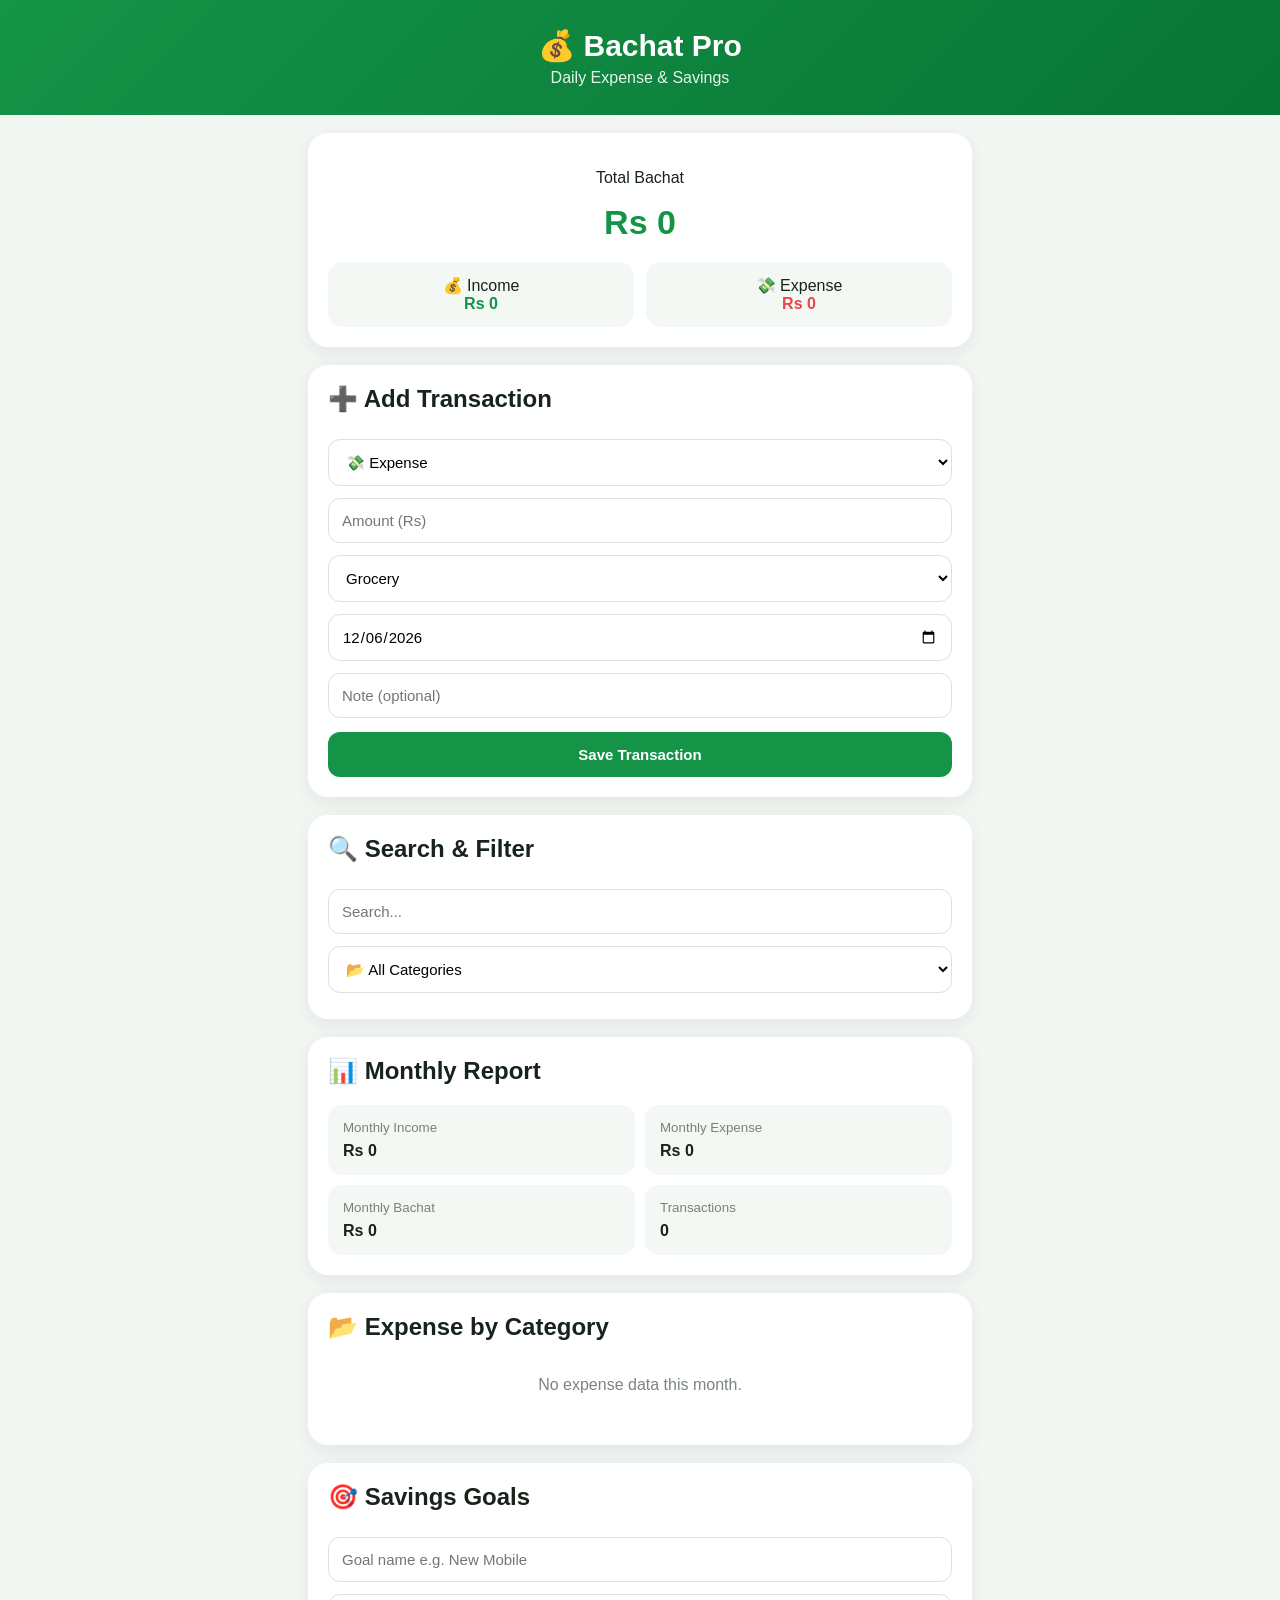
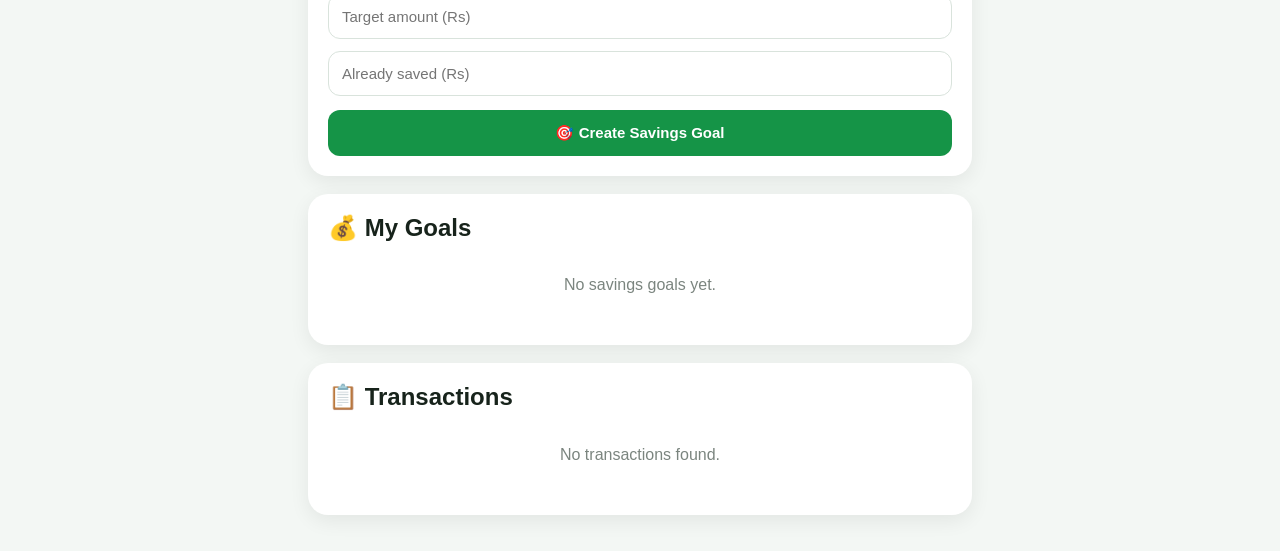
==== commit a8acc1ba: "Refactor index.html for layout and style improvements Updated styles and structure for improved layo" ====
--- a/index.html
+++ b/index.html
@@ -9,25 +9,25 @@
 <style>
 *{
   box-sizing:border-box;
+  font-family:Arial,sans-serif;
 }
 
 body{
   margin:0;
-  font-family:Arial,sans-serif;
   background:#f3f7f4;
-  color:#17221b;
+  color:#17231b;
 }
 
 header{
   background:linear-gradient(135deg,#159447,#087535);
   color:white;
-  padding:25px 18px;
+  padding:28px 20px;
   text-align:center;
 }
 
 header h1{
   margin:0 0 6px;
-  font-size:28px;
+  font-size:30px;
 }
 
 header p{
@@ -38,35 +38,25 @@
 main{
   max-width:700px;
   margin:auto;
-  padding:16px;
-}
-
-section{
+  padding:18px;
+}
+
+.card{
   background:white;
   border-radius:20px;
-  padding:18px;
-  margin-bottom:16px;
-  box-shadow:0 6px 20px rgba(20,50,30,.08);
-}
-
-h2{
-  margin-top:0;
-  font-size:20px;
-}
-
-.balance-card{
+  padding:20px;
+  margin-bottom:18px;
+  box-shadow:0 6px 20px rgba(0,0,0,.07);
+}
+
+.balance{
   text-align:center;
 }
 
-.balance-card p{
-  color:#718078;
-  margin-bottom:5px;
-}
-
-#balance{
+.balance h2{
   font-size:34px;
-  margin:8px 0 20px;
   color:#159447;
+  margin:10px 0 20px;
 }
 
 .summary{
@@ -76,29 +66,28 @@
 }
 
 .summary div{
-  background:#f4f8f5;
+  background:#f3f8f4;
   padding:14px;
   border-radius:15px;
 }
 
-.summary span{
-  display:block;
-  color:#718078;
-  font-size:13px;
-  margin-bottom:7px;
-}
-
-.summary strong{
-  font-size:18px;
-}
-
-.form-card input,
-.form-card select,
-.goal-card input{
+.income{
+  color:#159447;
+}
+
+.expense{
+  color:#e5484d;
+}
+
+h2{
+  margin-top:0;
+}
+
+input,select{
   width:100%;
   padding:13px;
-  margin-bottom:10px;
-  border:1px solid #d8e2db;
+  margin:6px 0;
+  border:1px solid #d9e3dc;
   border-radius:12px;
   font-size:15px;
   background:white;
@@ -106,8 +95,9 @@
 
 button{
   width:100%;
-  border:none;
-  padding:13px;
+  border:0;
+  padding:14px;
+  margin-top:8px;
   border-radius:12px;
   background:#159447;
   color:white;
@@ -124,137 +114,47 @@
   background:#777;
 }
 
-.report-grid{
-  display:grid;
-  grid-template-columns:1fr 1fr;
-  gap:12px;
-}
-
-.report-box{
-  background:#f4f8f5;
-  border-radius:15px;
-  padding:14px;
-}
-
-.report-box span{
-  display:block;
-  color:#718078;
-  font-size:13px;
-  margin-bottom:7px;
-}
-
-.report-box strong{
-  font-size:18px;
-}
-
-#monthIncome{
-  color:#159447;
-}
-
-#monthExpense{
-  color:#e5484d;
-}
-
-#monthSaving{
-  color:#2878d4;
-}
-
-.top-category{
-  background:#eaf8ef;
-  padding:18px;
-  border-radius:15px;
-  text-align:center;
-}
-
-#topCategory{
-  color:#159447;
-  font-size:20px;
-  font-weight:bold;
-}
-
-.category-row{
+.danger{
+  background:#e5484d;
+}
+
+.blue{
+  background:#2878d4;
+}
+
+.goal{
+  border:1px solid #dfe9e2;
+  border-radius:16px;
+  padding:15px;
+  margin-top:12px;
+}
+
+.goal-top{
   display:flex;
   justify-content:space-between;
-  padding:12px 0;
-  border-bottom:1px solid #e3ebe6;
-}
-
-.category-row:last-child{
-  border-bottom:none;
-}
-
-.category-name{
   font-weight:bold;
-}
-
-.category-amount{
-  color:#e5484d;
-  font-weight:bold;
-}
-
-.goal-item{
-  border:1px solid #dfe8e2;
-  background:#fbfdfb;
-  border-radius:17px;
-  padding:15px;
-  margin-bottom:13px;
-}
-
-.goal-header{
-  display:flex;
-  justify-content:space-between;
-  margin-bottom:8px;
-}
-
-.goal-name{
-  font-weight:bold;
-  font-size:17px;
-}
-
-.goal-percent{
-  color:#159447;
-  font-weight:bold;
-}
-
-.goal-money{
-  display:flex;
-  justify-content:space-between;
-  color:#718078;
-  font-size:13px;
-  margin-bottom:9px;
 }
 
 .progress-bg{
   height:11px;
-  background:#e4eee7;
+  background:#e5eee8;
   border-radius:20px;
   overflow:hidden;
-  margin-bottom:12px;
-}
-
-.progress-bar{
+  margin:12px 0;
+}
+
+.progress{
   height:100%;
-  background:linear-gradient(90deg,#159447,#087535);
-  border-radius:20px;
-}
-
-.goal-actions{
+  background:#159447;
+}
+
+.goal-buttons{
   display:flex;
   gap:8px;
 }
 
-.goal-actions button{
+.goal-buttons button{
   flex:1;
-}
-
-.add-saving-btn{
-  background:#eaf8ef;
-  color:#159447;
-}
-
-.delete-goal-btn{
-  background:#fff0f0;
-  color:#e5484d;
 }
 
 .transaction{
@@ -262,26 +162,18 @@
   justify-content:space-between;
   align-items:center;
   gap:10px;
-  padding:13px 0;
-  border-bottom:1px solid #e3ebe6;
+  padding:14px 0;
+  border-bottom:1px solid #e8eee9;
 }
 
 .transaction:last-child{
-  border-bottom:none;
+  border-bottom:0;
 }
 
 .transaction small{
   display:block;
-  color:#718078;
-  margin-top:5px;
-}
-
-.transaction.income strong{
-  color:#159447;
-}
-
-.transaction.expense strong{
-  color:#e5484d;
+  color:#77827b;
+  margin-top:4px;
 }
 
 .transaction-actions{
@@ -289,43 +181,46 @@
   gap:5px;
 }
 
-.small-btn{
+.transaction-actions button{
   width:auto;
   padding:8px 11px;
-  font-size:13px;
-}
-
-.edit-btn{
-  background:#eaf4ff;
-  color:#2878d4;
-}
-
-.delete-btn{
-  background:#fff0f0;
-  color:#e5484d;
+  margin:0;
+}
+
+.report-grid{
+  display:grid;
+  grid-template-columns:1fr 1fr;
+  gap:10px;
+}
+
+.report-box{
+  background:#f3f8f4;
+  padding:15px;
+  border-radius:14px;
+}
+
+.report-box small{
+  display:block;
+  color:#77827b;
+  margin-bottom:7px;
+}
+
+.category-row{
+  display:flex;
+  justify-content:space-between;
+  padding:11px 0;
+  border-bottom:1px solid #e8eee9;
 }
 
 .empty{
   text-align:center;
-  color:#718078;
+  color:#7b857f;
   padding:15px;
 }
 
-@media(max-width:480px){
+@media(max-width:450px){
   main{
-    padding:10px;
-  }
-
-  section{
-    padding:15px;
-  }
-
-  .report-grid{
-    grid-template-columns:1fr 1fr;
-  }
-
-  .transaction{
-    align-items:flex-start;
+    padding:12px;
   }
 }
 </style>
@@ -340,8 +235,11 @@
 
 <main>
 
-<!-- BALANCE -->
-<section class="balance-card">
+<!-- ==============================
+     BALANCE
+============================== -->
+
+<section class="card balance">
 
   <p>Total Bachat</p>
 
@@ -350,13 +248,15 @@
   <div class="summary">
 
     <div>
-      <span>💰 Income</span>
-      <strong id="income">Rs 0</strong>
+      💰 Income
+      <br>
+      <strong class="income" id="income">Rs 0</strong>
     </div>
 
     <div>
-      <span>💸 Expense</span>
-      <strong id="expense">Rs 0</strong>
+      💸 Expense
+      <br>
+      <strong class="expense" id="expense">Rs 0</strong>
     </div>
 
   </div>
@@ -364,21 +264,17 @@
 </section>
 
 
-<!-- ADD TRANSACTION -->
-<section class="form-card">
+<!-- ==============================
+     ADD TRANSACTION
+============================== -->
+
+<section class="card">
 
   <h2 id="formTitle">➕ Add Transaction</h2>
 
   <select id="type">
-
-    <option value="expense">
-      💸 Expense
-    </option>
-
-    <option value="income">
-      💰 Income
-    </option>
-
+    <option value="expense">💸 Expense</option>
+    <option value="income">💰 Income</option>
   </select>
 
   <input
@@ -389,46 +285,37 @@
   >
 
   <select id="category">
-
-    <option value="Grocery">🛒 Grocery</option>
-    <option value="Electricity">💡 Electricity</option>
-    <option value="Gas">🔥 Gas</option>
-    <option value="Petrol">⛽ Petrol</option>
-    <option value="Mobile">📱 Mobile / Internet</option>
-    <option value="Education">🎓 Education</option>
-    <option value="Health">🏥 Health</option>
-    <option value="Shopping">🛍️ Shopping</option>
-    <option value="Home">🏠 Home</option>
-    <option value="Salary">💼 Salary</option>
-    <option value="Business">💼 Business</option>
-    <option value="Other">📦 Other</option>
-
+    <option>Grocery</option>
+    <option>Electricity</option>
+    <option>Gas</option>
+    <option>Petrol</option>
+    <option>Mobile</option>
+    <option>Education</option>
+    <option>Health</option>
+    <option>Shopping</option>
+    <option>Home</option>
+    <option>Salary</option>
+    <option>Business</option>
+    <option>Other</option>
   </select>
 
-  <input
-    type="date"
-    id="date"
-  >
+  <input type="date" id="date">
 
   <input
     type="text"
     id="note"
     placeholder="Note (optional)"
-    maxlength="100"
   >
 
-  <button
-    id="saveButton"
-    onclick="saveTransaction()"
-  >
+  <button id="saveBtn" onclick="saveTransaction()">
     Save Transaction
   </button>
 
   <button
-    id="cancelButton"
+    id="cancelBtn"
     class="secondary"
     onclick="cancelEdit()"
-    style="display:none;margin-top:10px;"
+    style="display:none"
   >
     Cancel Edit
   </button>
@@ -436,67 +323,71 @@
 </section>
 
 
-<!-- SEARCH -->
-<section class="form-card">
-
-  <h2>🔍 Find Transactions</h2>
+<!-- ==============================
+     SEARCH
+============================== -->
+
+<section class="card">
+
+  <h2>🔍 Search & Filter</h2>
 
   <input
     type="search"
     id="search"
-    placeholder="Search transaction..."
-    oninput="updateScreen()"
+    placeholder="Search..."
+    oninput="renderAll()"
   >
 
   <select
-    id="filterCategory"
-    onchange="updateScreen()"
+    id="filter"
+    onchange="renderAll()"
   >
-
     <option value="all">📂 All Categories</option>
-    <option value="Grocery">🛒 Grocery</option>
-    <option value="Electricity">💡 Electricity</option>
-    <option value="Gas">🔥 Gas</option>
-    <option value="Petrol">⛽ Petrol</option>
-    <option value="Mobile">📱 Mobile / Internet</option>
-    <option value="Education">🎓 Education</option>
-    <option value="Health">🏥 Health</option>
-    <option value="Shopping">🛍️ Shopping</option>
-    <option value="Home">🏠 Home</option>
-    <option value="Salary">💼 Salary</option>
-    <option value="Business">💼 Business</option>
-    <option value="Other">📦 Other</option>
-
+    <option>Grocery</option>
+    <option>Electricity</option>
+    <option>Gas</option>
+    <option>Petrol</option>
+    <option>Mobile</option>
+    <option>Education</option>
+    <option>Health</option>
+    <option>Shopping</option>
+    <option>Home</option>
+    <option>Salary</option>
+    <option>Business</option>
+    <option>Other</option>
   </select>
 
 </section>
 
 
-<!-- MONTHLY REPORT -->
-<section>
+<!-- ==============================
+     REPORT
+============================== -->
+
+<section class="card">
 
   <h2>📊 Monthly Report</h2>
 
   <div class="report-grid">
 
     <div class="report-box">
-      <span>💰 Monthly Income</span>
-      <strong id="monthIncome">Rs 0</strong>
+      <small>Monthly Income</small>
+      <strong id="reportIncome">Rs 0</strong>
     </div>
 
     <div class="report-box">
-      <span>💸 Monthly Expense</span>
-      <strong id="monthExpense">Rs 0</strong>
+      <small>Monthly Expense</small>
+      <strong id="reportExpense">Rs 0</strong>
     </div>
 
     <div class="report-box">
-      <span>💵 Monthly Bachat</span>
-      <strong id="monthSaving">Rs 0</strong>
+      <small>Monthly Bachat</small>
+      <strong id="reportSaving">Rs 0</strong>
     </div>
 
     <div class="report-box">
-      <span>📋 Transactions</span>
-      <strong id="monthTransactions">0</strong>
+      <small>Transactions</small>
+      <strong id="reportCount">0</strong>
     </div>
 
   </div>
@@ -504,40 +395,26 @@
 </section>
 
 
-<!-- TOP EXPENSE -->
-<section>
-
-  <h2>🏆 Top Expense Category</h2>
-
-  <div class="top-category">
-
-    <div id="topCategory">
-      No expense data yet.
-    </div>
-
+<!-- ==============================
+     CATEGORY REPORT
+============================== -->
+
+<section class="card">
+
+  <h2>📂 Expense by Category</h2>
+
+  <div id="categoryReport">
+    <p class="empty">No expense data yet.</p>
   </div>
 
 </section>
 
 
-<!-- CATEGORY REPORT -->
-<section>
-
-  <h2>📂 Expense by Category</h2>
-
-  <div id="categoryReport">
-
-    <p class="empty">
-      No expense data yet.
-    </p>
-
-  </div>
-
-</section>
-
-
-<!-- SAVINGS GOAL -->
-<section class="goal-card">
+<!-- ==============================
+     SAVINGS GOALS
+============================== -->
+
+<section class="card">
 
   <h2>🎯 Savings Goals</h2>
 
@@ -545,7 +422,6 @@
     type="text"
     id="goalName"
     placeholder="Goal name e.g. New Mobile"
-    maxlength="50"
   >
 
   <input
@@ -569,33 +445,31 @@
 </section>
 
 
-<!-- MY GOALS -->
-<section>
+<!-- ==============================
+     MY GOALS
+============================== -->
+
+<section class="card">
 
   <h2>💰 My Goals</h2>
 
   <div id="goalsList">
-
-    <p class="empty">
-      No savings goals yet.
-    </p>
-
+    <p class="empty">No savings goals yet.</p>
   </div>
 
 </section>
 
 
-<!-- TRANSACTIONS -->
-<section>
+<!-- ==============================
+     TRANSACTIONS
+============================== -->
+
+<section class="card">
 
   <h2>📋 Transactions</h2>
 
   <div id="transactions">
-
-    <p class="empty">
-      No transactions yet.
-    </p>
-
+    <p class="empty">No transactions yet.</p>
   </div>
 
 </section>
@@ -605,9 +479,9 @@
 
 <script>
 
-/* =========================================
-   DATA
-========================================= */
+// ========================================
+// DATA
+// ========================================
 
 let transactions =
   JSON.parse(
@@ -622,24 +496,9 @@
 let editingId = null;
 
 
-/* =========================================
-   DATE
-========================================= */
-
-function setToday(){
-
-  const today =
-    new Date().toISOString().split("T")[0];
-
-  document.getElementById("date").value =
-    today;
-
-}
-
-
-/* =========================================
-   SAVE DATA
-========================================= */
+// ========================================
+// SAVE DATA
+// ========================================
 
 function saveData(){
 
@@ -650,6 +509,7 @@
 
 }
 
+
 function saveGoals(){
 
   localStorage.setItem(
@@ -660,50 +520,21 @@
 }
 
 
-/* =========================================
-   ESCAPE HTML
-========================================= */
-
-function escapeHTML(value){
-
-  return String(value ?? "")
-    .replace(/&/g,"&amp;")
-    .replace(/</g,"&lt;")
-    .replace(/>/g,"&gt;")
-    .replace(/"/g,"&quot;")
-    .replace(/'/g,"&#039;");
-
-}
-
-
-/* =========================================
-   FORMAT DATE
-========================================= */
-
-function formatDate(dateString){
-
-  if(!dateString){
-    return "";
-  }
-
-  const date =
-    new Date(dateString + "T00:00:00");
-
-  return date.toLocaleDateString(
-    "en-GB",
-    {
-      day:"2-digit",
-      month:"short",
-      year:"numeric"
-    }
-  );
-
-}
-
-
-/* =========================================
-   SAVE TRANSACTION
-========================================= */
+// ========================================
+// TODAY DATE
+// ========================================
+
+function setToday(){
+
+  document.getElementById("date").value =
+    new Date().toISOString().split("T")[0];
+
+}
+
+
+// ========================================
+// SAVE TRANSACTION
+// ========================================
 
 function saveTransaction(){
 
@@ -725,9 +556,9 @@
     document.getElementById("note").value.trim();
 
 
-  if(!amount || amount <= 0){
-
-    alert("Please enter a valid amount.");
+  if(amount <= 0){
+
+    alert("Please enter amount.");
 
     return;
 
@@ -736,7 +567,7 @@
 
   if(!date){
 
-    alert("Please select a date.");
+    alert("Please select date.");
 
     return;
 
@@ -745,40 +576,38 @@
 
   if(editingId !== null){
 
-    const transaction =
+    const item =
       transactions.find(
-        function(item){
-          return item.id === editingId;
-        }
+        t => t.id === editingId
       );
 
-
-    if(transaction){
-
-      transaction.type = type;
-      transaction.amount = amount;
-      transaction.category = category;
-      transaction.date = date;
-      transaction.note = note;
+    if(item){
+
+      item.type = type;
+      item.amount = amount;
+      item.category = category;
+      item.date = date;
+      item.note = note;
 
     }
 
-
     editingId = null;
 
-    document.getElementById("formTitle")
-      .textContent =
+    document.getElementById(
+      "formTitle"
+    ).textContent =
       "➕ Add Transaction";
 
-    document.getElementById("saveButton")
-      .textContent =
+    document.getElementById(
+      "saveBtn"
+    ).textContent =
       "Save Transaction";
 
-    document.getElementById("cancelButton")
-      .style.display =
+    document.getElementById(
+      "cancelBtn"
+    ).style.display =
       "none";
 
-
   }else{
 
     transactions.push({
@@ -804,61 +633,70 @@
 
   clearForm();
 
-  updateAll();
-
-}
-
-
-/* =========================================
-   EDIT TRANSACTION
-========================================= */
+  renderAll();
+
+}
+
+
+// ========================================
+// CLEAR FORM
+// ========================================
+
+function clearForm(){
+
+  document.getElementById("amount").value = "";
+
+  document.getElementById("note").value = "";
+
+  document.getElementById("type").value = "expense";
+
+  document.getElementById("category").value = "Grocery";
+
+  setToday();
+
+}
+
+
+// ========================================
+// EDIT TRANSACTION
+// ========================================
 
 function editTransaction(id){
 
-  const transaction =
+  const item =
     transactions.find(
-      function(item){
-        return item.id === id;
-      }
+      t => t.id === id
     );
 
-
-  if(!transaction){
-    return;
-  }
+  if(!item) return;
 
 
   editingId = id;
 
 
   document.getElementById("type").value =
-    transaction.type;
+    item.type;
 
   document.getElementById("amount").value =
-    transaction.amount;
+    item.amount;
 
   document.getElementById("category").value =
-    transaction.category;
+    item.category;
 
   document.getElementById("date").value =
-    transaction.date;
+    item.date;
 
   document.getElementById("note").value =
-    transaction.note || "";
-
-
-  document.getElementById("formTitle")
-    .textContent =
+    item.note || "";
+
+
+  document.getElementById("formTitle").textContent =
     "✏️ Edit Transaction";
 
-
-  document.getElementById("saveButton")
-    .textContent =
+  document.getElementById("saveBtn").textContent =
     "Update Transaction";
 
-
-  document.getElementById("cancelButton")
-    .style.display =
+  document.getElementById("cancelBtn").style.display =
     "block";
 
 
@@ -870,24 +708,21 @@
 }
 
 
-/* =========================================
-   CANCEL EDIT
-========================================= */
+// ========================================
+// CANCEL EDIT
+// ========================================
 
 function cancelEdit(){
 
   editingId = null;
 
-  document.getElementById("formTitle")
-    .textContent =
+  document.getElementById("formTitle").textContent =
     "➕ Add Transaction";
 
-  document.getElementById("saveButton")
-    .textContent =
+  document.getElementById("saveBtn").textContent =
     "Save Transaction";
 
-  document.getElementById("cancelButton")
-    .style.display =
+  document.getElementById("cancelBtn").style.display =
     "none";
 
   clearForm();
@@ -895,432 +730,640 @@
 }
 
 
-/* =========================================
-   CLEAR FORM
-========================================= */
-
-function clearForm(){
-
-  document.getElementById("amount").value =
-    "";
-
-  document.getElementById("note").value =
-    "";
-
-  document.getElementById("type").value =
-    "expense";
-
-  document.getElementById("category").value =
-    "Grocery";
-
-  setToday();
-
-}
-
-
-/* =========================================
-   DELETE TRANSACTION
-========================================= */
+// ========================================
+// DELETE TRANSACTION
+// ========================================
 
 function deleteTransaction(id){
 
-  if(
-    !confirm("Delete this transaction?")
-  ){
+  if(!confirm("Delete this transaction?"))
     return;
-  }
-
 
   transactions =
     transactions.filter(
-      function(item){
-        return item.id !== id;
+      t => t.id !== id
+    );
+
+  saveData();
+
+  renderAll();
+
+}
+
+
+// ========================================
+// ADD SAVINGS GOAL
+// ========================================
+
+function addGoal(){
+
+  const name =
+    document.getElementById("goalName").value.trim();
+
+  const target =
+    Number(
+      document.getElementById("goalTarget").value
+    );
+
+  const saved =
+    Number(
+      document.getElementById("goalSaved").value
+    ) || 0;
+
+
+  if(!name){
+
+    alert("Please enter goal name.");
+
+    return;
+
+  }
+
+
+  if(target <= 0){
+
+    alert("Please enter target amount.");
+
+    return;
+
+  }
+
+
+  if(saved < 0 || saved > target){
+
+    alert(
+      "Saved amount cannot be greater than target."
+    );
+
+    return;
+
+  }
+
+
+  savingsGoals.push({
+
+    id:Date.now(),
+
+    name:name,
+
+    target:target,
+
+    saved:saved
+
+  });
+
+
+  saveGoals();
+
+
+  document.getElementById("goalName").value = "";
+
+  document.getElementById("goalTarget").value = "";
+
+  document.getElementById("goalSaved").value = "";
+
+
+  renderGoals();
+
+
+  alert("🎯 Savings Goal Created!");
+
+}
+
+
+// ========================================
+// ADD SAVING
+// ========================================
+
+function addSaving(id){
+
+  const goal =
+    savingsGoals.find(
+      g => g.id === id
+    );
+
+  if(!goal) return;
+
+
+  const amount =
+    Number(
+      prompt("How much do you want to add?")
+    );
+
+
+  if(amount <= 0 || isNaN(amount))
+    return;
+
+
+  goal.saved =
+    Math.min(
+      goal.saved + amount,
+      goal.target
+    );
+
+
+  saveGoals();
+
+  renderGoals();
+
+}
+
+
+// ========================================
+// DELETE GOAL
+// ========================================
+
+function deleteGoal(id){
+
+  if(!confirm("Delete this goal?"))
+    return;
+
+
+  savingsGoals =
+    savingsGoals.filter(
+      g => g.id !== id
+    );
+
+
+  saveGoals();
+
+  renderGoals();
+
+}
+
+
+// ========================================
+// RENDER GOALS
+// ========================================
+
+function renderGoals(){
+
+  const box =
+    document.getElementById("goalsList");
+
+
+  if(savingsGoals.length === 0){
+
+    box.innerHTML =
+      '<p class="empty">No savings goals yet.</p>';
+
+    return;
+
+  }
+
+
+  box.innerHTML = "";
+
+
+  savingsGoals.forEach(goal => {
+
+    const percent =
+      Math.min(
+        100,
+        Math.round(
+          goal.saved / goal.target * 100
+        )
+      );
+
+
+    const remaining =
+      Math.max(
+        0,
+        goal.target - goal.saved
+      );
+
+
+    const div =
+      document.createElement("div");
+
+
+    div.className = "goal";
+
+
+    div.innerHTML = `
+
+      <div class="goal-top">
+
+        <span>🎯 ${escapeHTML(goal.name)}</span>
+
+        <span>${percent}%</span>
+
+      </div>
+
+
+      <div class="progress-bg">
+
+        <div
+          class="progress"
+          style="width:${percent}%"
+        ></div>
+
+      </div>
+
+
+      <div>
+
+        Saved:
+        Rs ${goal.saved.toLocaleString()}
+
+        /
+        Rs ${goal.target.toLocaleString()}
+
+      </div>
+
+
+      <p>
+
+        Remaining:
+        <strong>
+          Rs ${remaining.toLocaleString()}
+        </strong>
+
+      </p>
+
+
+      ${
+        remaining === 0
+        ?
+        "<strong class='income'>🎉 Goal Completed!</strong>"
+        :
+        ""
       }
-    );
-
-
-  saveData();
-
-  updateAll();
-
-}
-
-
-/* =========================================
-   UPDATE SCREEN
-========================================= */
-
-function updateScreen(){
+
+
+      <div class="goal-buttons">
+
+        <button
+          onclick="addSaving(${goal.id})"
+        >
+          ➕ Add Saving
+        </button>
+
+
+        <button
+          class="danger"
+          onclick="deleteGoal(${goal.id})"
+        >
+          🗑️ Delete
+        </button>
+
+      </div>
+
+    `;
+
+
+    box.appendChild(div);
+
+  });
+
+}
+
+
+// ========================================
+// RENDER TRANSACTIONS + BALANCE
+// ========================================
+
+function renderAll(){
 
   let income = 0;
+
   let expense = 0;
 
 
-  transactions.forEach(
-    function(transaction){
-
-      if(transaction.type === "income"){
-
-        income += Number(transaction.amount);
-
-      }else{
-
-        expense += Number(transaction.amount);
-
-      }
+  transactions.forEach(t => {
+
+    if(t.type === "income"){
+
+      income += t.amount;
+
+    }else{
+
+      expense += t.amount;
 
     }
-  );
+
+  });
 
 
   const balance =
     income - expense;
 
 
-  document.getElementById("income")
-    .textContent =
+  document.getElementById("income").textContent =
     "Rs " + income.toLocaleString();
 
-
-  document.getElementById("expense")
-    .textContent =
+  document.getElementById("expense").textContent =
     "Rs " + expense.toLocaleString();
 
-
-  document.getElementById("balance")
-    .textContent =
+  document.getElementById("balance").textContent =
     "Rs " + balance.toLocaleString();
 
 
-  const searchText =
+  // SEARCH
+
+  const search =
     document.getElementById("search")
       .value
       .toLowerCase()
       .trim();
 
 
-  const selectedCategory =
-    document.getElementById("filterCategory")
-      .value;
+  const filter =
+    document.getElementById("filter").value;
 
 
   const filtered =
-    transactions.filter(
-      function(transaction){
-
-        const searchable =
-          (
-            transaction.category +
-            " " +
-            (transaction.note || "") +
-            " " +
-            transaction.type
-          ).toLowerCase();
-
-
-        const matchesSearch =
-          searchable.includes(searchText);
-
-
-        const matchesCategory =
-          selectedCategory === "all" ||
-          transaction.category === selectedCategory;
-
-
-        return (
-          matchesSearch &&
-          matchesCategory
-        );
-
-      }
-    );
-
-
-  const container =
+    transactions.filter(t => {
+
+      const text =
+        (
+          t.category +
+          " " +
+          (t.note || "") +
+          " " +
+          t.type
+        ).toLowerCase();
+
+
+      const searchOK =
+        text.includes(search);
+
+
+      const filterOK =
+        filter === "all" ||
+        t.category === filter;
+
+
+      return searchOK && filterOK;
+
+    });
+
+
+  const box =
     document.getElementById("transactions");
 
 
   if(filtered.length === 0){
 
-    container.innerHTML =
-      '<p class="empty">No matching transactions.</p>';
-
-    return;
-
-  }
-
-
-  container.innerHTML = "";
-
-
-  filtered
-    .slice()
-    .sort(
-      function(a,b){
-        return b.id - a.id;
-      }
-    )
-    .forEach(
-      function(transaction){
-
-        const item =
+    box.innerHTML =
+      '<p class="empty">No transactions found.</p>';
+
+  }else{
+
+    box.innerHTML = "";
+
+
+    filtered
+      .slice()
+      .sort(
+        (a,b) => b.id - a.id
+      )
+      .forEach(t => {
+
+        const div =
           document.createElement("div");
 
-
-        item.className =
-          "transaction " +
-          transaction.type;
+        div.className =
+          "transaction";
 
 
         const sign =
-          transaction.type === "income"
+          t.type === "income"
           ? "+"
           : "-";
 
 
-        const note =
-          transaction.note
-          ? " • " + transaction.note
-          : "";
-
-
-        item.innerHTML = `
+        div.innerHTML = `
 
           <div>
 
             <strong>
-              ${escapeHTML(transaction.category)}
+              ${escapeHTML(t.category)}
             </strong>
 
             <small>
-              ${formatDate(transaction.date)}
-              ${escapeHTML(note)}
+              ${escapeHTML(t.date)}
+              ${t.note
+                ? " • " + escapeHTML(t.note)
+                : ""}
             </small>
 
           </div>
 
-          <div class="transaction-actions">
-
-            <strong>
-              ${sign} Rs
-              ${Number(transaction.amount).toLocaleString()}
+
+          <div>
+
+            <strong class="${
+              t.type === "income"
+              ? "income"
+              : "expense"
+            }">
+
+              ${sign}
+              Rs ${t.amount.toLocaleString()}
+
             </strong>
 
-            <button
-              class="small-btn edit-btn"
-              onclick="editTransaction(${transaction.id})"
-            >
-              ✏️
-            </button>
-
-            <button
-              class="small-btn delete-btn"
-              onclick="deleteTransaction(${transaction.id})"
-            >
-              ×
-            </button>
+
+            <div class="transaction-actions">
+
+              <button
+                class="blue"
+                onclick="editTransaction(${t.id})"
+              >
+                ✏️
+              </button>
+
+
+              <button
+                class="danger"
+                onclick="deleteTransaction(${t.id})"
+              >
+                🗑️
+              </button>
+
+            </div>
 
           </div>
 
         `;
 
 
-        container.appendChild(item);
+        box.appendChild(div);
+
+      });
+
+  }
+
+
+  renderReport();
+
+}
+
+
+// ========================================
+// REPORT
+// ========================================
+
+function renderReport(){
+
+  const now =
+    new Date();
+
+
+  const month =
+    now.getMonth();
+
+  const year =
+    now.getFullYear();
+
+
+  let income = 0;
+
+  let expense = 0;
+
+  let count = 0;
+
+  const categories = {};
+
+
+  transactions.forEach(t => {
+
+    const d =
+      new Date(
+        t.date + "T00:00:00"
+      );
+
+
+    if(
+      d.getMonth() === month &&
+      d.getFullYear() === year
+    ){
+
+      count++;
+
+
+      if(t.type === "income"){
+
+        income += t.amount;
+
+      }else{
+
+        expense += t.amount;
+
+
+        if(!categories[t.category])
+          categories[t.category] = 0;
+
+
+        categories[t.category] +=
+          t.amount;
 
       }
-    );
-
-}
-
-
-/* =========================================
-   MONTHLY REPORT
-========================================= */
-
-function updateMonthlyReport(){
-
-  const now = new Date();
-
-  const currentMonth =
-    now.getMonth();
-
-  const currentYear =
-    now.getFullYear();
-
-
-  let monthIncome = 0;
-  let monthExpense = 0;
-  let monthTransactions = 0;
-
-
-  transactions.forEach(
-    function(transaction){
-
-      const date =
-        new Date(
-          transaction.date + "T00:00:00"
-        );
-
-
-      if(
-        date.getMonth() === currentMonth &&
-        date.getFullYear() === currentYear
-      ){
-
-        monthTransactions++;
-
-
-        if(transaction.type === "income"){
-
-          monthIncome +=
-            Number(transaction.amount);
-
-        }else{
-
-          monthExpense +=
-            Number(transaction.amount);
-
-        }
-
-      }
 
     }
-  );
-
-
-  const saving =
-    monthIncome - monthExpense;
-
-
-  document.getElementById("monthIncome")
-    .textContent =
-    "Rs " + monthIncome.toLocaleString();
-
-
-  document.getElementById("monthExpense")
-    .textContent =
-    "Rs " + monthExpense.toLocaleString();
-
-
-  document.getElementById("monthSaving")
-    .textContent =
-    "Rs " + saving.toLocaleString();
-
-
-  document.getElementById("monthTransactions")
-    .textContent =
-    monthTransactions;
-
-}
-
-
-/* =========================================
-   TOP EXPENSE CATEGORY
-========================================= */
-
-function updateTopCategory(){
-
-  const now = new Date();
-
-  const currentMonth =
-    now.getMonth();
-
-  const currentYear =
-    now.getFullYear();
-
-
-  const categories = {};
-
-
-  transactions.forEach(
-    function(transaction){
-
-      const date =
-        new Date(
-          transaction.date + "T00:00:00"
-        );
-
-
-      if(
-        transaction.type === "expense" &&
-        date.getMonth() === currentMonth &&
-        date.getFullYear() === currentYear
-      ){
-
-        if(
-          !categories[transaction.category]
-        ){
-
-          categories[transaction.category] =
-            0;
-
-        }
-
-
-        categories[transaction.category] +=
-          Number(transaction.amount);
-
-      }
-
-    }
-  );
+
+  });
+
+
+  document.getElementById("reportIncome").textContent =
+    "Rs " + income.toLocaleString();
+
+
+  document.getElementById("reportExpense").textContent =
+    "Rs " + expense.toLocaleString();
+
+
+  document.getElementById("reportSaving").textContent =
+    "Rs " + (income-expense).toLocaleString();
+
+
+  document.getElementById("reportCount").textContent =
+    count;
+
+
+  const report =
+    document.getElementById("categoryReport");
 
 
   const list =
     Object.entries(categories)
       .sort(
-        function(a,b){
-          return b[1] - a[1];
-        }
+        (a,b) => b[1] - a[1]
       );
 
 
-  const box =
-    document.getElementById("topCategory");
-
-
   if(list.length === 0){
 
-    box.textContent =
-      "No expense data yet.";
+    report.innerHTML =
+      '<p class="empty">No expense data this month.</p>';
 
     return;
 
   }
 
 
-  const topName =
-    list[0][0];
-
-  const topAmount =
-    list[0][1];
-
-
-  box.innerHTML =
-    "🏆 " +
-    escapeHTML(topName) +
-    "<br><br>Rs " +
-    topAmount.toLocaleString();
-
-}
-
-
-/* =========================================
-   CATEGORY REPORT
-========================================= */
-
-function updateCategoryReport(){
-
-  const now = new Date();
-
-  const currentMonth =
-    now.getMonth();
-
-  const currentYear =
-    now.getFullYear();
-
-
-  const categories = {};
-
-
-  transactions.forEach
+  report.innerHTML = "";
+
+
+  list.forEach(([name,amount]) => {
+
+    const row =
+      document.createElement("div");
+
+
+    row.className =
+      "category-row";
+
+
+    row.innerHTML = `
+
+      <span>
+        ${escapeHTML(name)}
+      </span>
+
+      <strong class="expense">
+        Rs ${amount.toLocaleString()}
+      </strong>
+
+    `;
+
+
+    report.appendChild(row);
+
+  });
+
+}
+
+
+// ========================================
+// SECURITY
+// ========================================
+
+function escapeHTML(text){
+
+  const div =
+    document.createElement("div");
+
+  div.textContent =
+    text;
+
+  return div.innerHTML;
+
+}
+
+
+// ========================================
+// START APP
+// ========================================
+
+setToday();
+
+renderAll();
+
+renderGoals();
+
+</script>
+
+</body>
+</html>
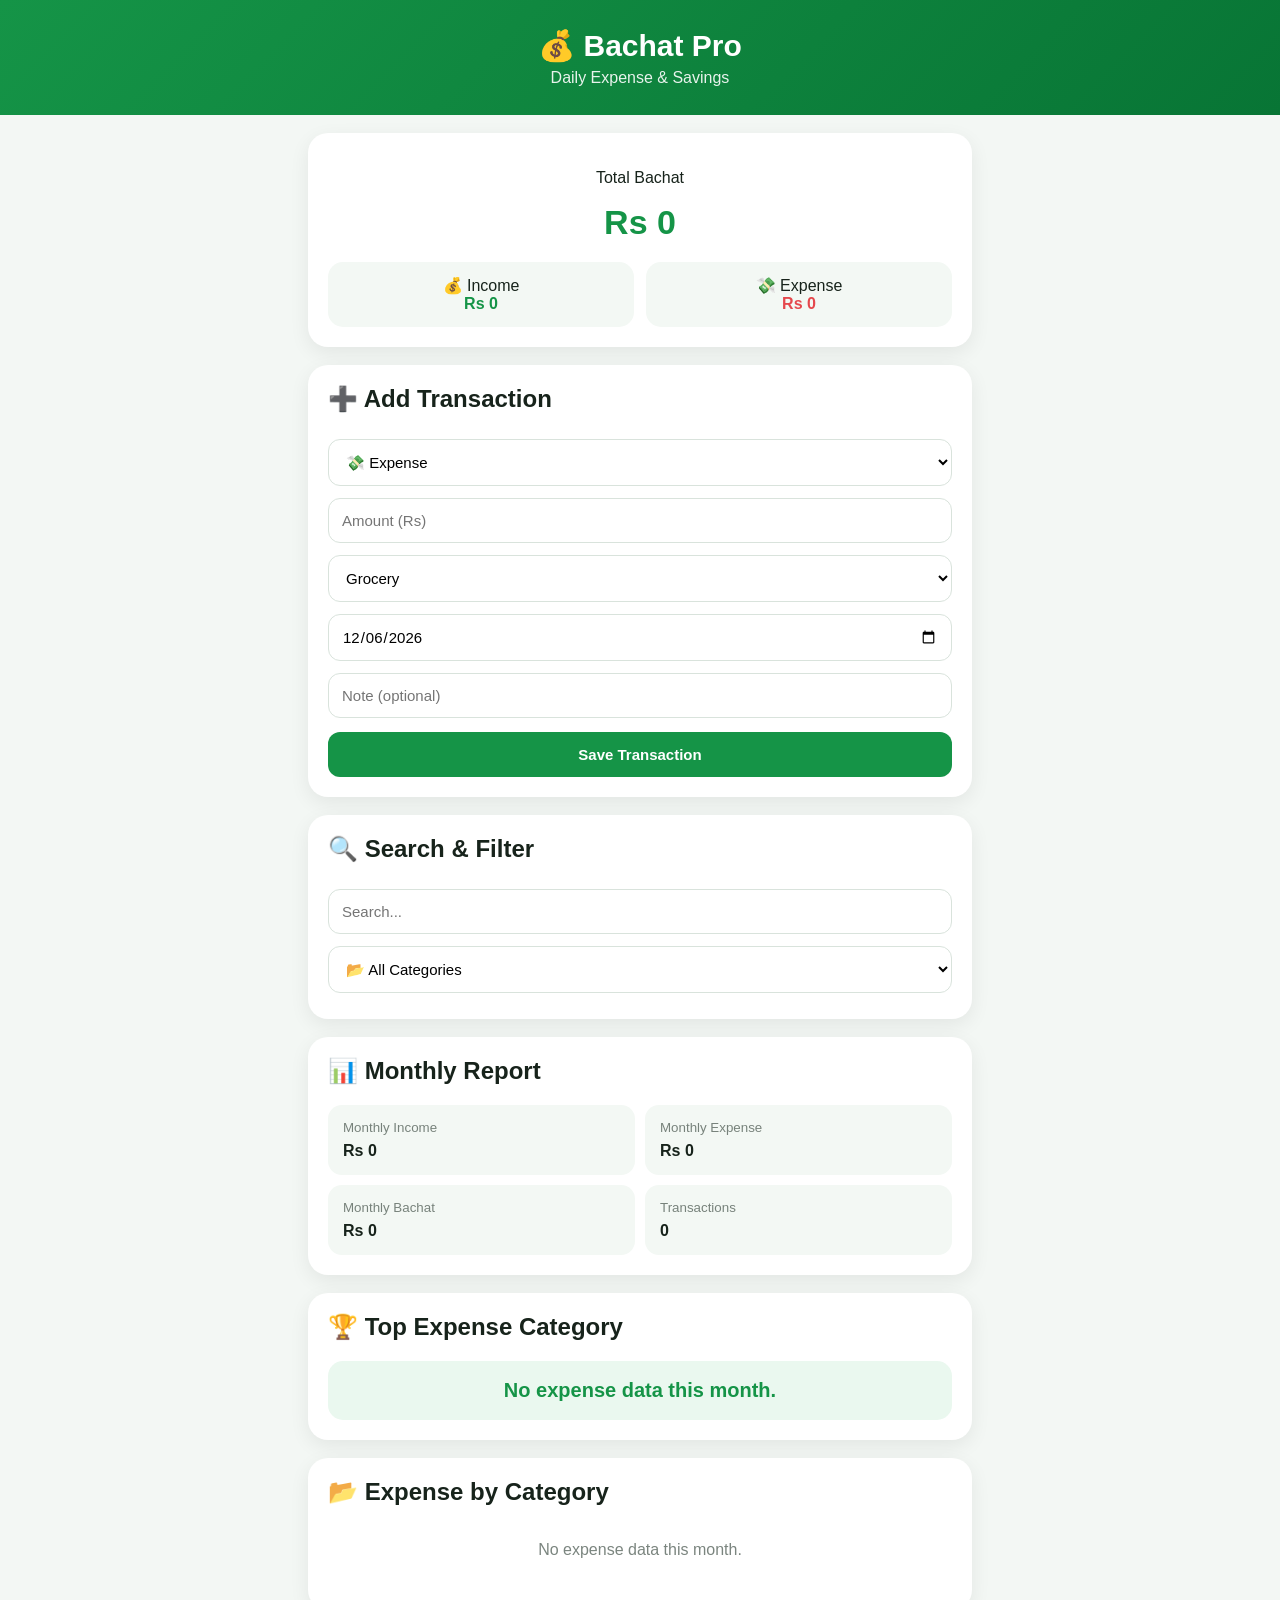
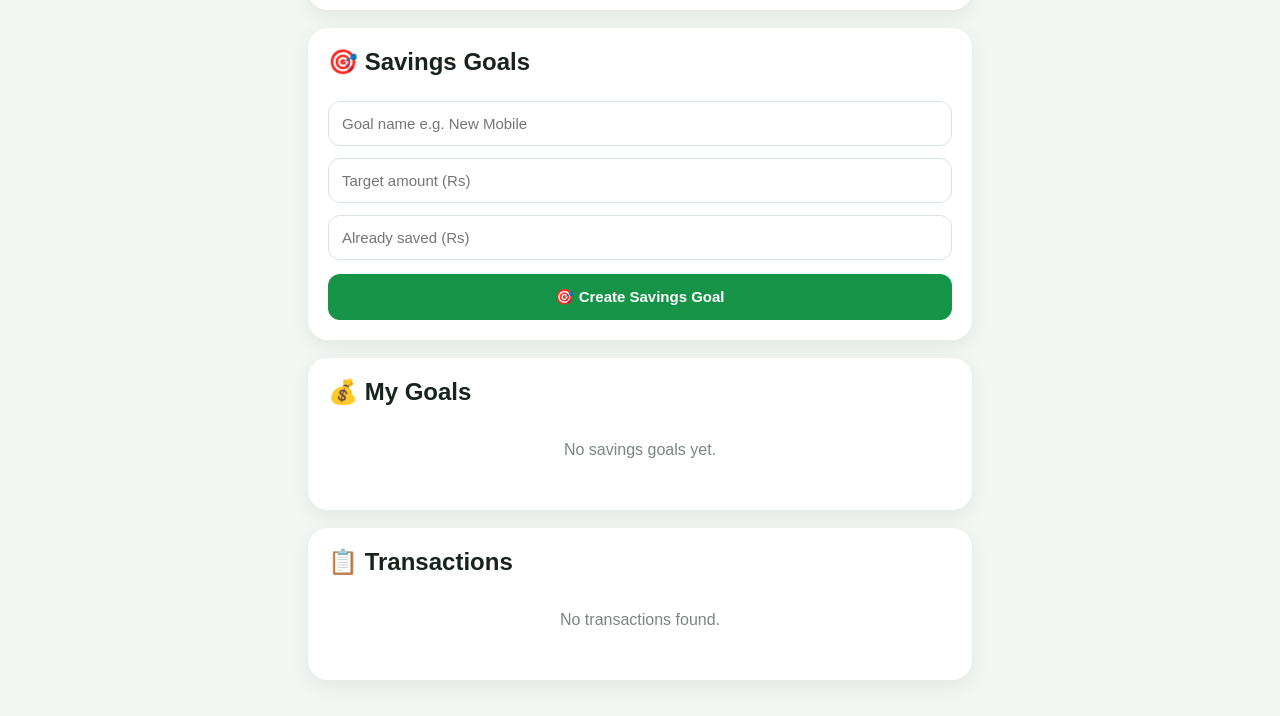
==== commit 157c3b70: "Implement top expense category display Added a section to display the top expense category with appr" ====
--- a/index.html
+++ b/index.html
@@ -394,7 +394,32 @@
 
 </section>
 
-
+  
+<!-- ==============================
+     TOP EXPENSE CATEGORY
+============================== -->
+
+<section class="card">
+
+  <h2>🏆 Top Expense Category</h2>
+
+  <div
+    id="topCategory"
+    style="
+      background:#eaf8ef;
+      padding:18px;
+      border-radius:15px;
+      text-align:center;
+    "
+  >
+    <strong style="color:#159447;font-size:20px;">
+      No expense data this month.
+    </strong>
+  </div>
+
+</section>
+
+  
 <!-- ==============================
      CATEGORY REPORT
 ============================== -->
@@ -1332,7 +1357,54 @@
     report.appendChild(row);
 
   });
-
+const topCategory =
+  document.getElementById("topCategory");
+
+if(list.length === 0){
+
+  topCategory.innerHTML =
+    `<strong style="color:#159447;font-size:20px;">
+      No expense data this month.
+    </strong>`;
+
+}else{
+
+  const topName = list[0][0];
+  const topAmount = list[0][1];
+
+  topCategory.innerHTML = `
+    <span
+      style="
+        display:block;
+        color:#77827b;
+        font-size:13px;
+        margin-bottom:6px;
+      "
+    >
+      Highest spending
+    </span>
+
+    <strong
+      style="
+        color:#159447;
+        font-size:20px;
+      "
+    >
+      ${escapeHTML(topName)}
+    </strong>
+
+    <div
+      style="
+        margin-top:6px;
+        color:#e5484d;
+        font-weight:bold;
+      "
+    >
+      Rs ${topAmount.toLocaleString()}
+    </div>
+  `;
+
+  }
 }
 
 
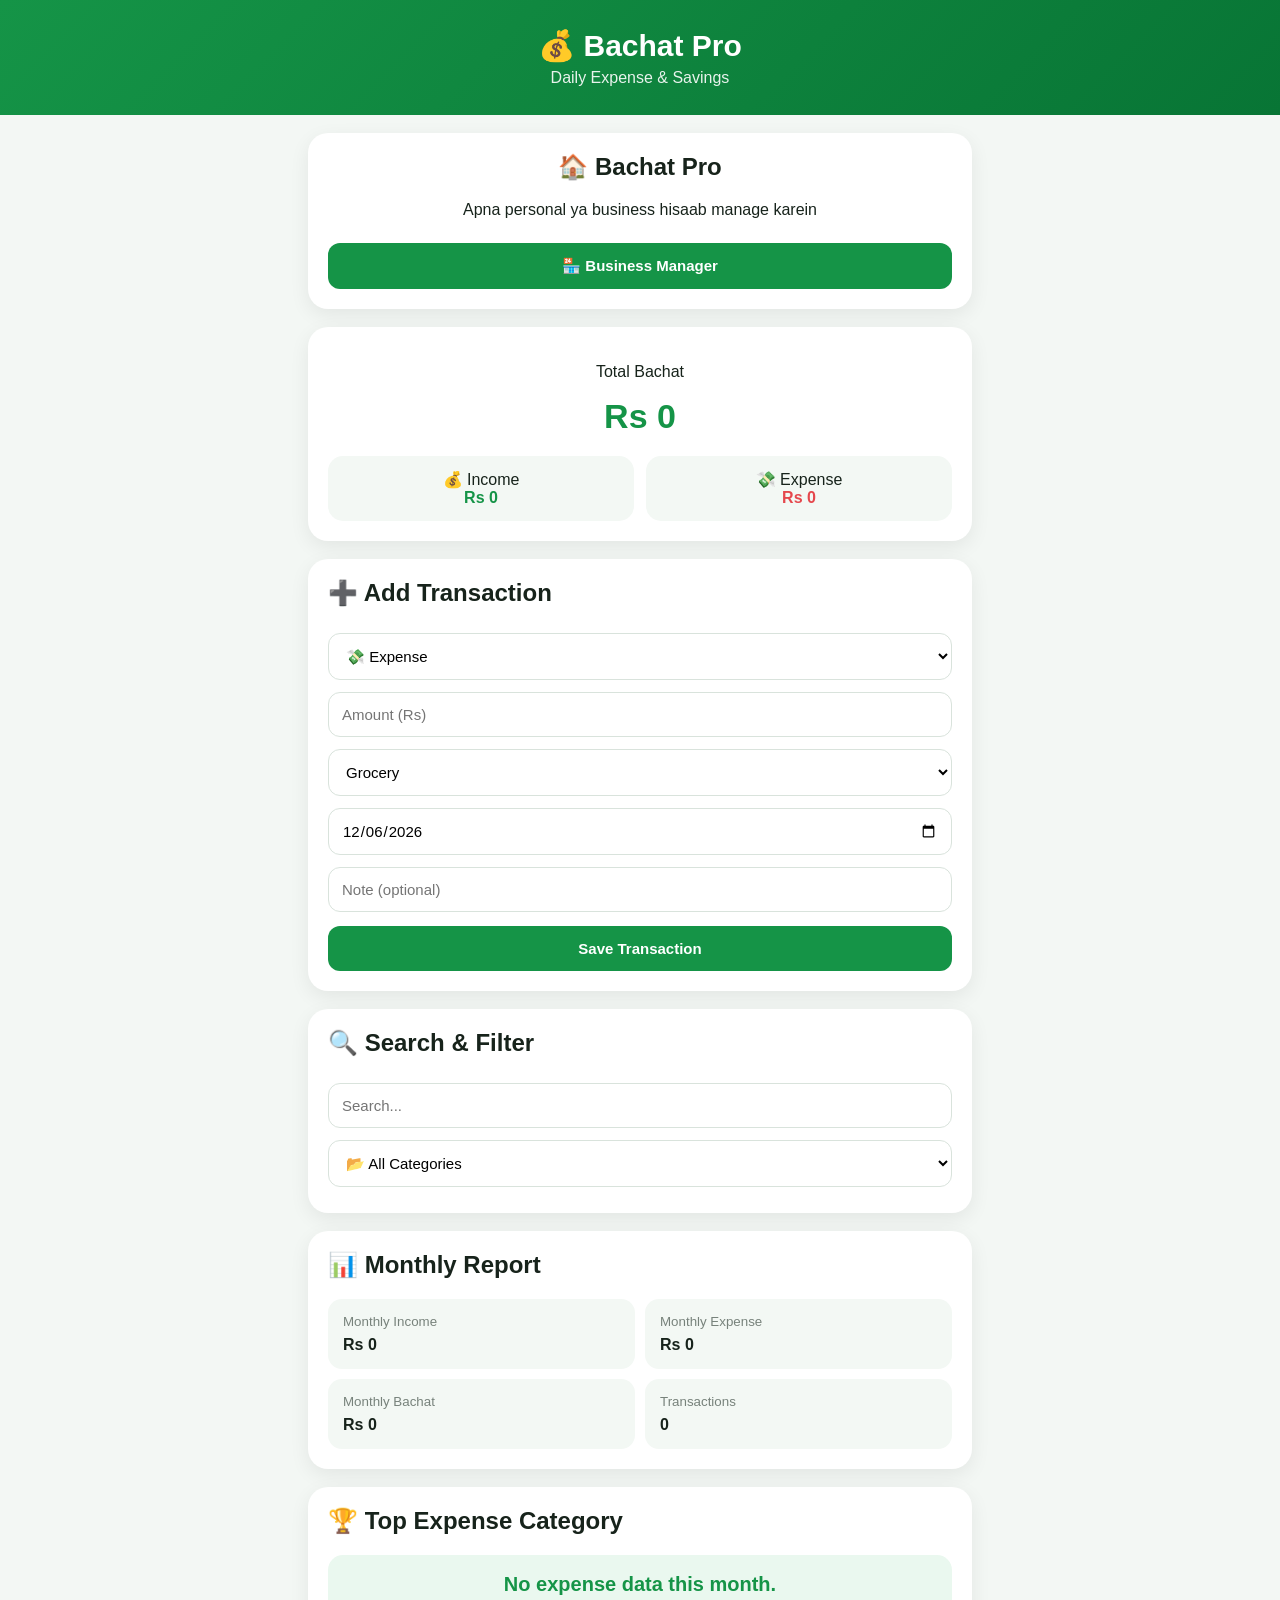
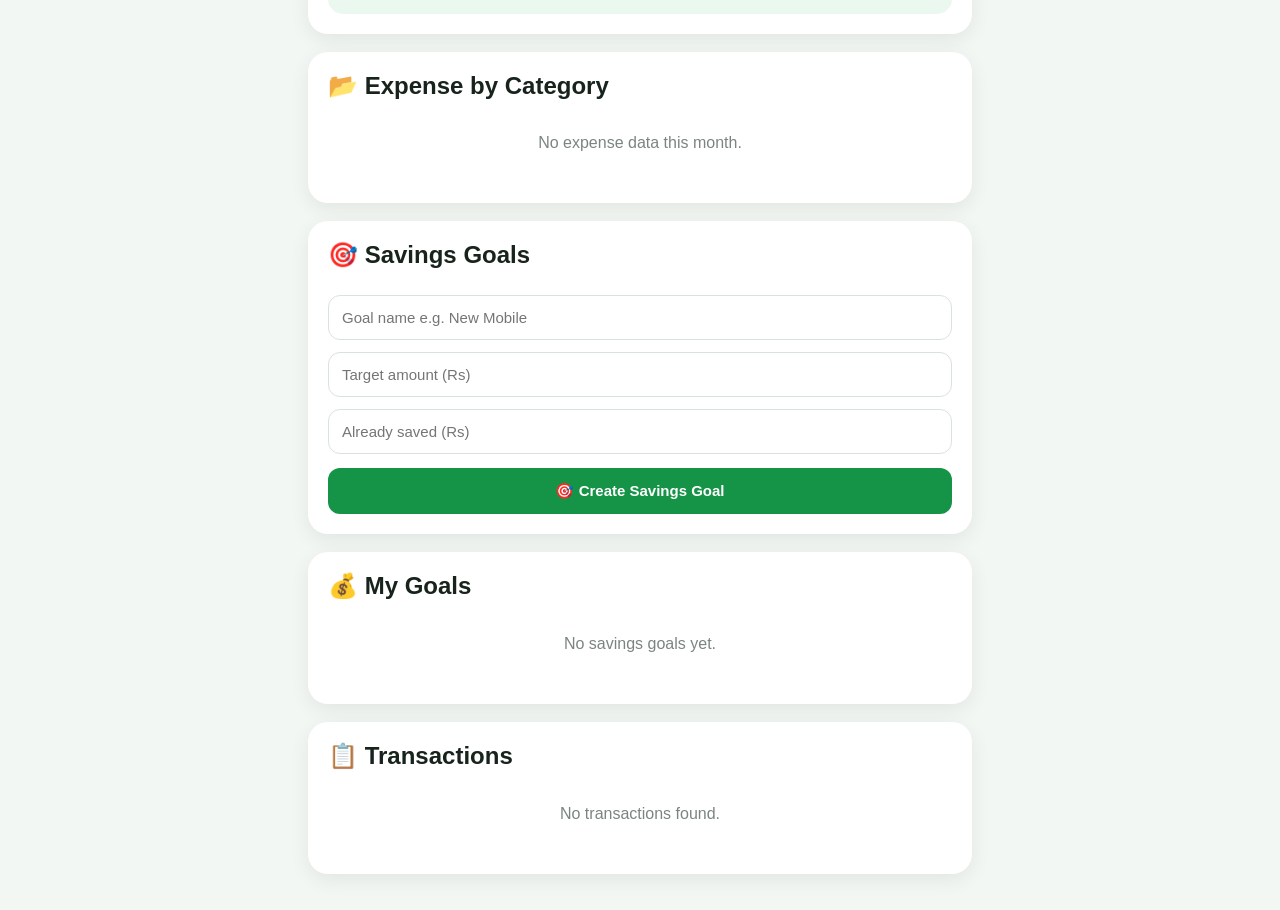
==== commit 94d26f2c: "Add Business Manager section to index.html Added a new section for Business Manager with a button th" ====
--- a/index.html
+++ b/index.html
@@ -235,6 +235,21 @@
 
 <main>
 
+  <section class="card" style="text-align:center;">
+
+  <h2>🏠 Bachat Pro</h2>
+
+  <p>
+    Apna personal ya business hisaab manage karein
+  </p>
+
+  <button onclick="openBusiness()">
+    🏪 Business Manager
+  </button>
+
+  </section>
+
+  
 <!-- ==============================
      BALANCE
 ============================== -->
@@ -1424,7 +1439,17 @@
 
 }
 
-
+// ========================================
+// BUSINESS MANAGER
+// ========================================
+
+function openBusiness(){
+
+  alert("🏪 Business Manager — Coming Soon");
+
+  }
+
+  
 // ========================================
 // START APP
 // ========================================
